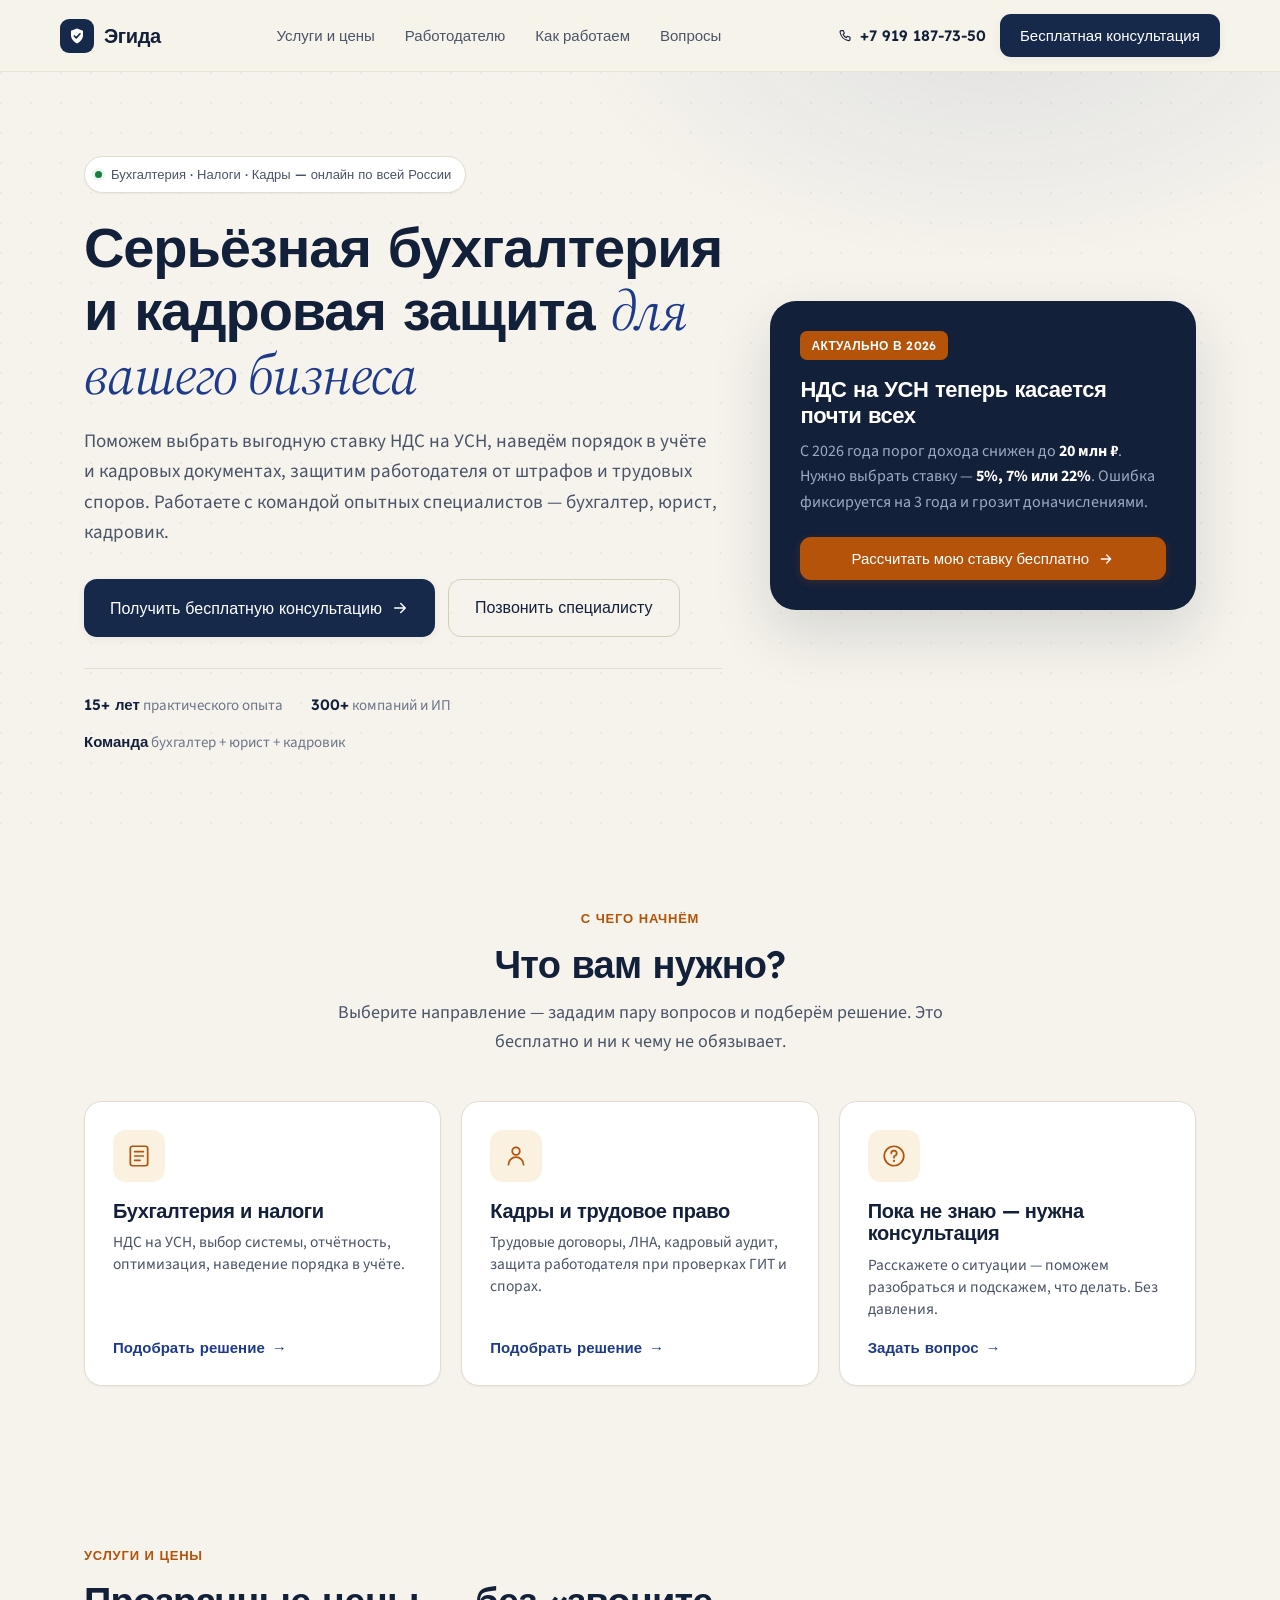
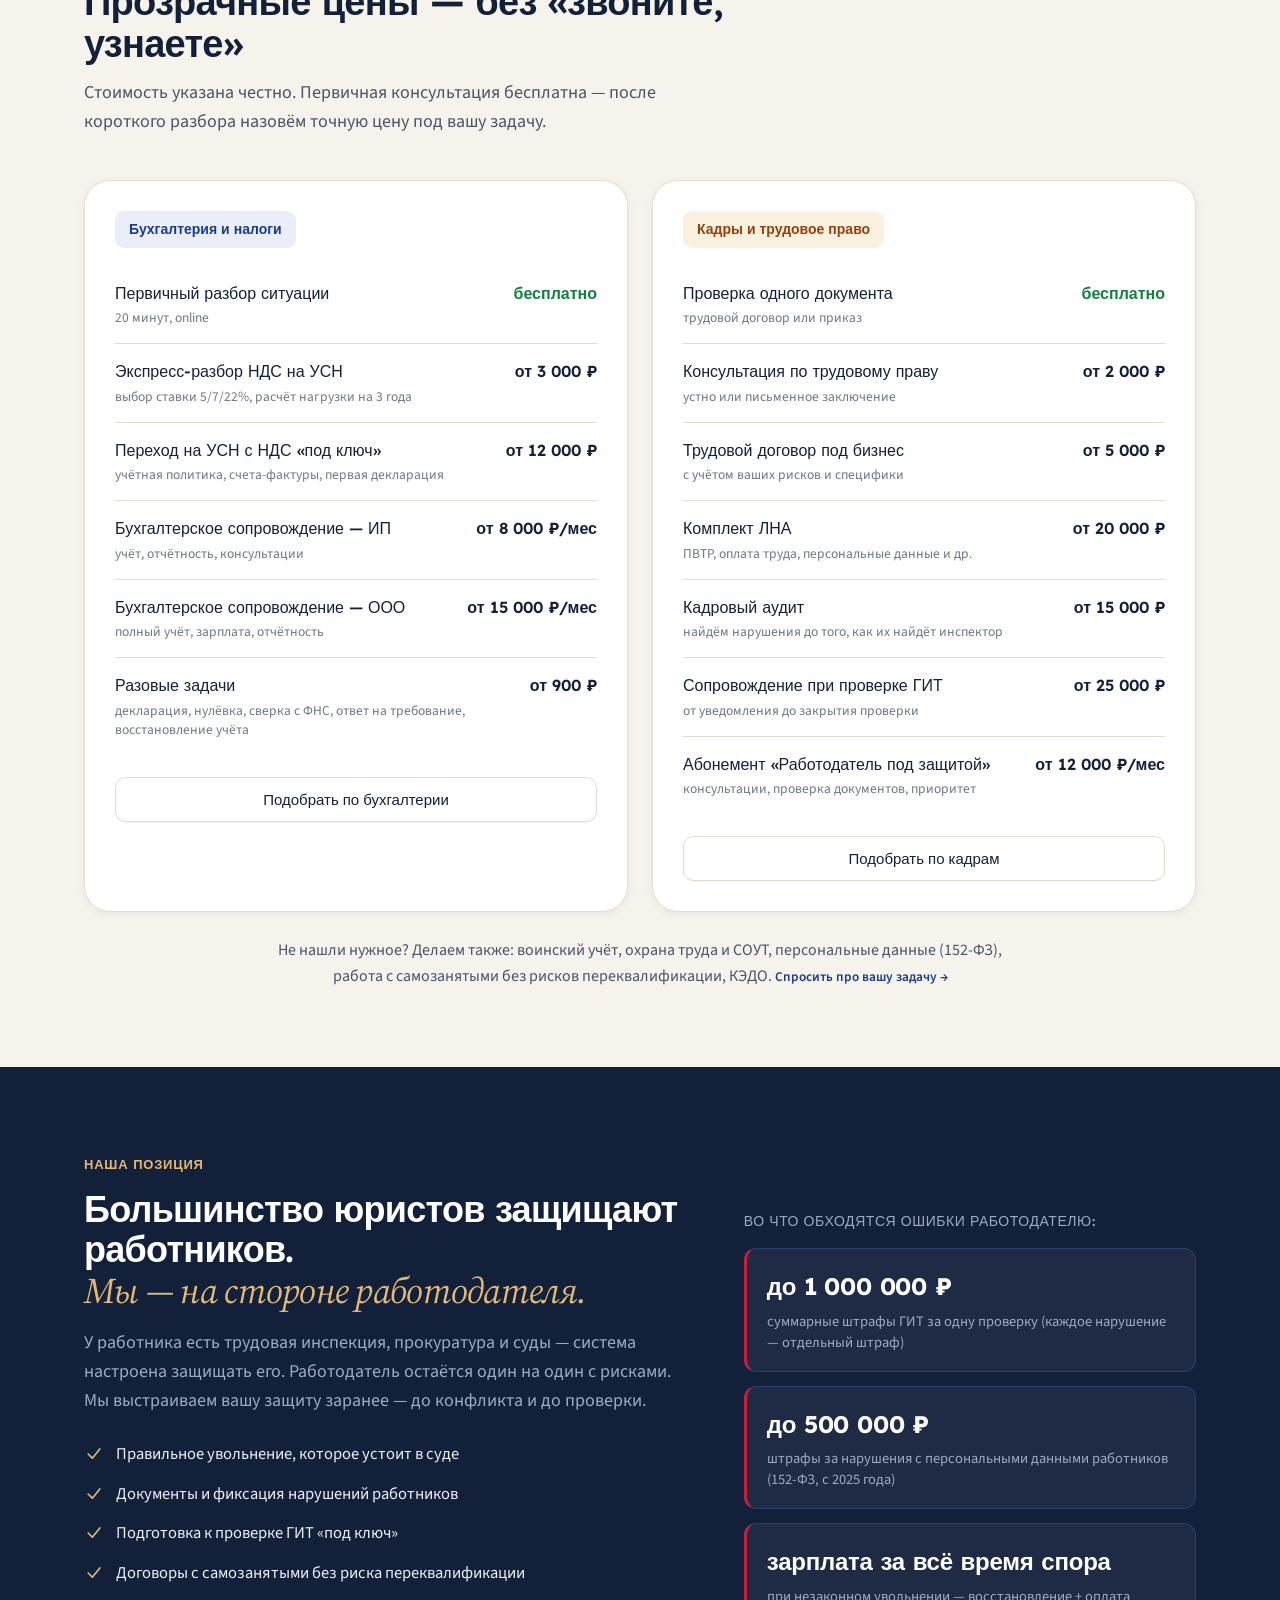
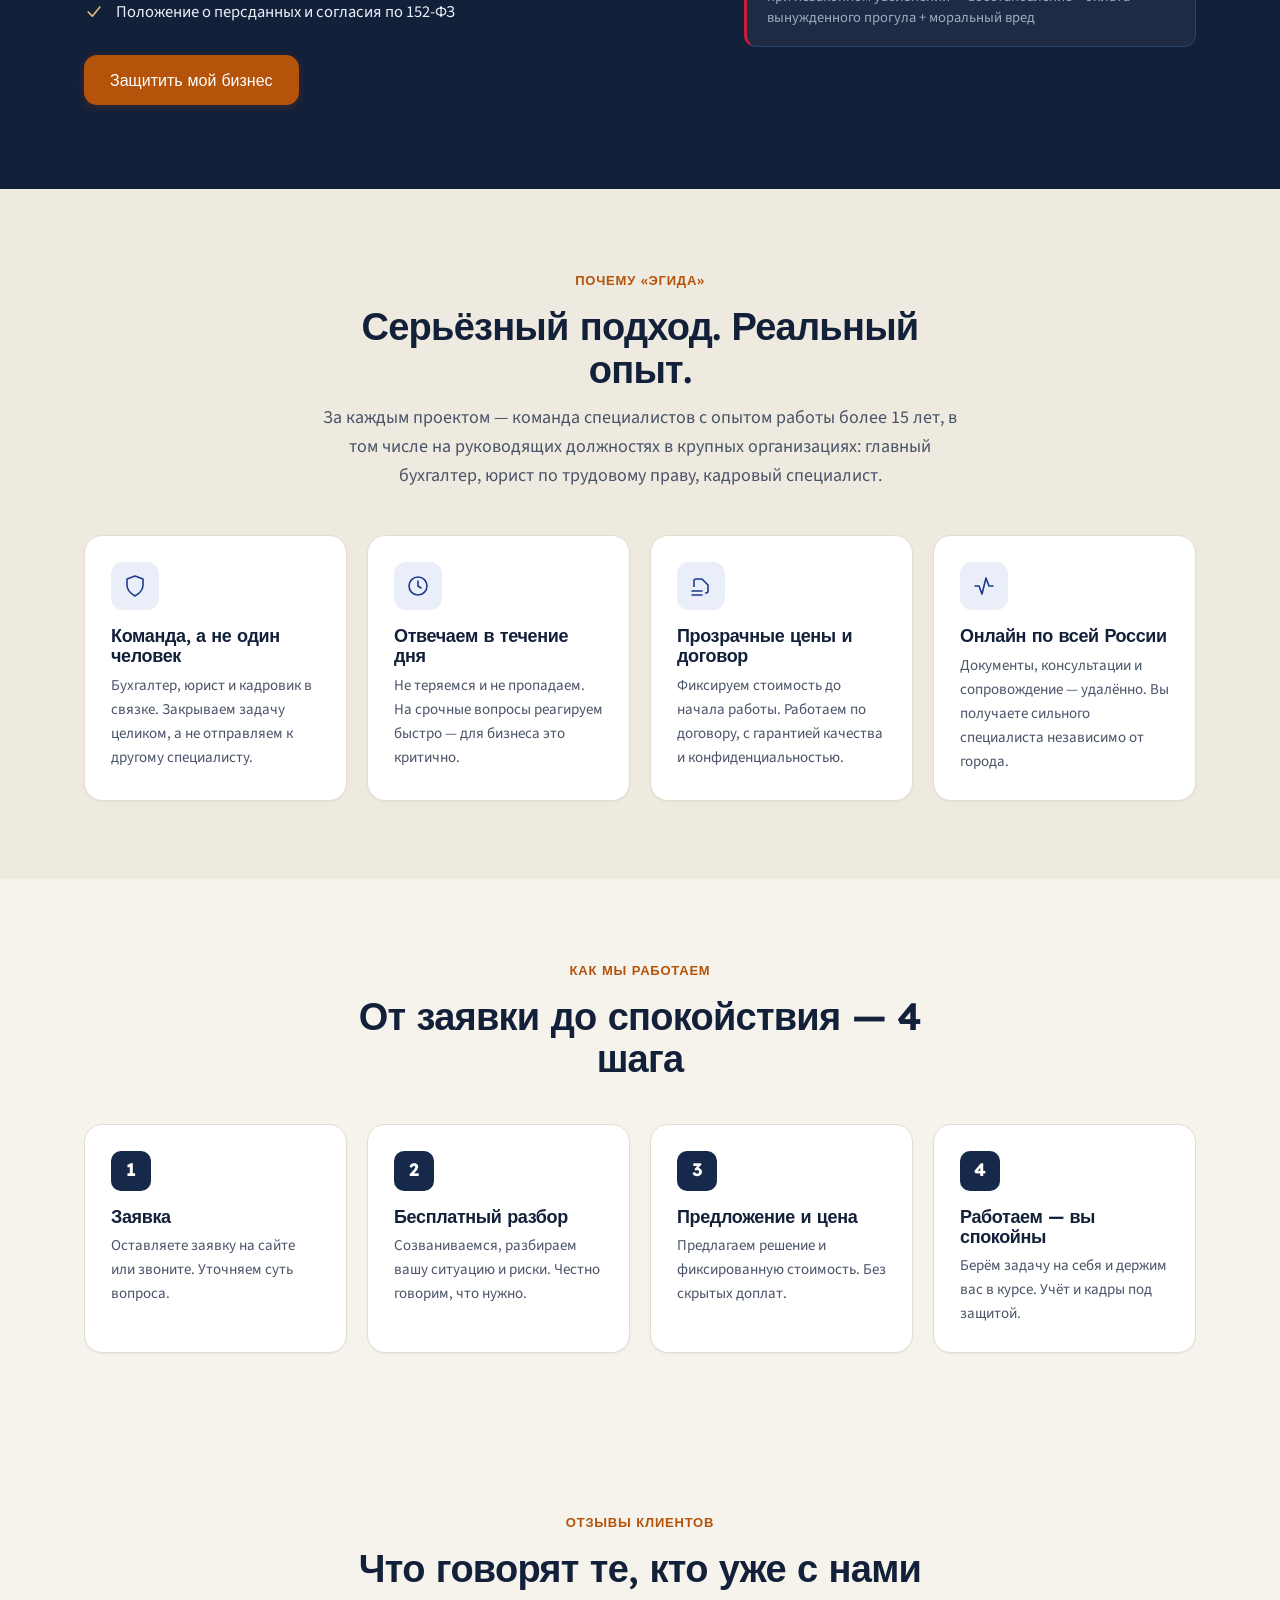
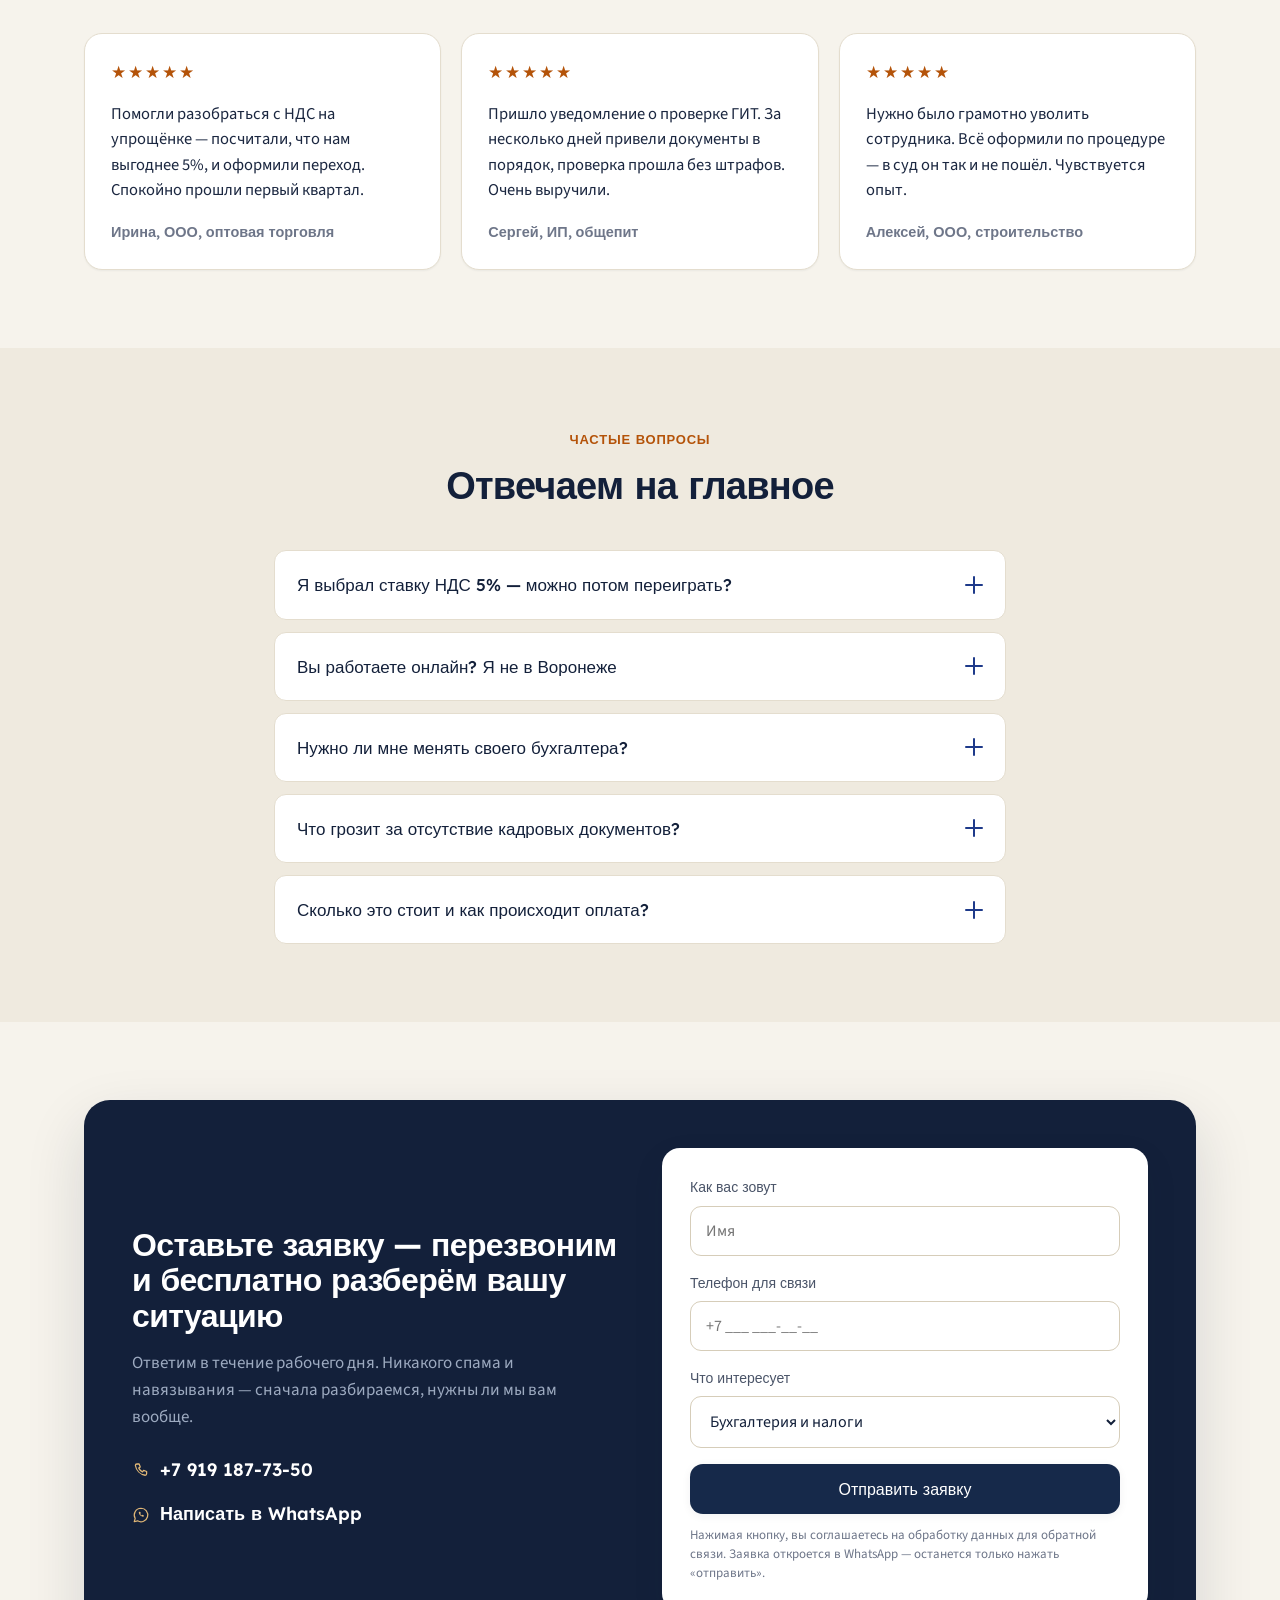
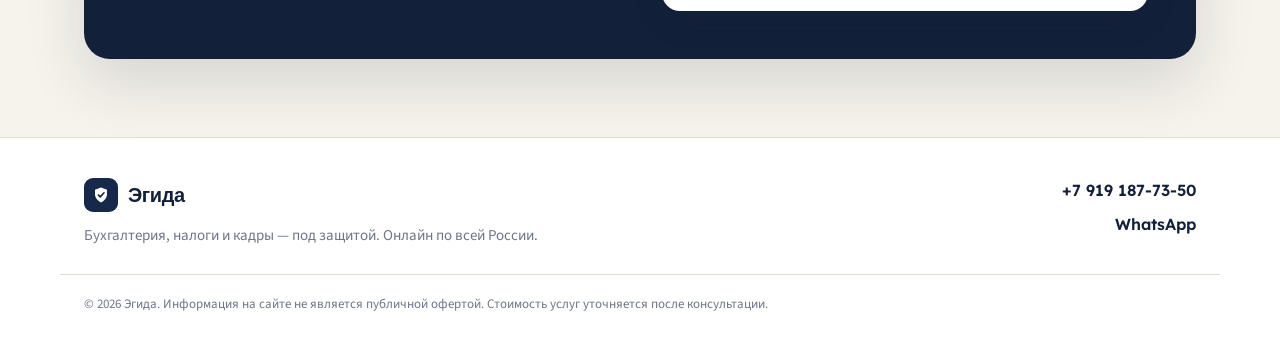
==== index.html @ 682dbfc9 "Эгида — лендинг консалтинга (бухгалтерия + кадры) + маркетинг-пакет Trust-лендинг с квизом под трафи" ====
<!DOCTYPE html>
<html lang="ru">
<head>
<meta charset="UTF-8">
<meta name="viewport" content="width=device-width, initial-scale=1">
<title>Эгида — бухгалтерия, налоги и кадры для бизнеса | Онлайн по всей России</title>
<meta name="description" content="Серьёзная бухгалтерия, налоговый и кадрово-юридический консалтинг для бизнеса. Поможем с НДС на УСН, наведём порядок в учёте и кадрах, защитим работодателя от штрафов и трудовых споров. Онлайн по всей России. Первичная консультация — бесплатно.">
<meta name="theme-color" content="#13203A">
<meta property="og:title" content="Эгида — бухгалтерия, налоги и кадры под защитой">
<meta property="og:description" content="Поможем выбрать ставку НДС на УСН, навести порядок в учёте и защитить работодателя от штрафов и исков. Первичная консультация бесплатно.">
<meta property="og:type" content="website">
<meta property="og:locale" content="ru_RU">
<meta property="og:image" content="assets/og-card.png">
<link rel="preconnect" href="https://fonts.googleapis.com">
<link rel="preconnect" href="https://fonts.gstatic.com" crossorigin>
<link href="https://fonts.googleapis.com/css2?family=Lexend:wght@400;500;600;700&family=Source+Sans+3:wght@400;500;600;700&family=Source+Serif+4:ital,opt@1,8..60&display=swap" rel="stylesheet">
<link rel="stylesheet" href="styles.css">
</head>
<body>

<!-- ========== NAV ========== -->
<header class="nav" id="top">
  <div class="container nav-inner">
    <a href="#top" class="logo" aria-label="Эгида — на главную">
      <span class="logo-mark" aria-hidden="true">
        <svg width="18" height="18" viewBox="0 0 24 24" fill="none"><path d="M12 2 4 5v6c0 5 3.5 8.5 8 11 4.5-2.5 8-6 8-11V5l-8-3Z" fill="currentColor"/><path d="m8.5 12 2.5 2.5L16 9" stroke="#13203A" stroke-width="2.2" stroke-linecap="round" stroke-linejoin="round"/></svg>
      </span>
      <span class="logo-text">Эгида</span>
    </a>
    <nav class="nav-links" aria-label="Основная навигация">
      <a href="#services">Услуги и цены</a>
      <a href="#employer">Работодателю</a>
      <a href="#process">Как работаем</a>
      <a href="#faq">Вопросы</a>
    </nav>
    <div class="nav-cta">
      <a href="tel:+79191877350" class="nav-phone" aria-label="Позвонить">
        <svg width="16" height="16" viewBox="0 0 24 24" fill="none" aria-hidden="true"><path d="M6.5 4h3l1.5 4-2 1.5a12 12 0 0 0 5 5l1.5-2 4 1.5v3a2 2 0 0 1-2 2A16 16 0 0 1 4.5 6a2 2 0 0 1 2-2Z" stroke="currentColor" stroke-width="1.7" stroke-linejoin="round"/></svg>
        <span>+7 919 187-73-50</span>
      </a>
      <button class="btn btn-primary" data-quiz="all">Бесплатная консультация</button>
    </div>
  </div>
</header>

<!-- ========== HERO ========== -->
<section class="hero">
  <div class="hero-bg" aria-hidden="true"></div>
  <div class="container hero-inner">
    <div class="hero-copy">
      <span class="eyebrow"><span class="dot"></span>Бухгалтерия · Налоги · Кадры — онлайн по всей России</span>
      <h1>Серьёзная бухгалтерия и&nbsp;кадровая защита <span class="hl">для вашего бизнеса</span></h1>
      <p class="hero-sub">Поможем выбрать выгодную ставку НДС на&nbsp;УСН, наведём порядок в&nbsp;учёте и&nbsp;кадровых документах, защитим работодателя от&nbsp;штрафов и&nbsp;трудовых споров. Работаете с&nbsp;командой опытных специалистов — бухгалтер, юрист, кадровик.</p>
      <div class="hero-actions">
        <button class="btn btn-primary btn-lg" data-quiz="all">Получить бесплатную консультацию
          <svg class="arr" width="18" height="18" viewBox="0 0 24 24" fill="none" aria-hidden="true"><path d="M5 12h14m-6-6 6 6-6 6" stroke="currentColor" stroke-width="2" stroke-linecap="round" stroke-linejoin="round"/></svg>
        </button>
        <a href="tel:+79191877350" class="btn btn-ghost btn-lg">Позвонить специалисту</a>
      </div>
      <ul class="hero-trust">
        <li><strong>15+ лет</strong> практического опыта</li>
        <li><strong>300+</strong> компаний и ИП</li>
        <li><strong>Команда</strong> бухгалтер + юрист + кадровик</li>
      </ul>
    </div>
    <aside class="hero-hot" aria-label="Актуальный вопрос">
      <span class="hot-tag">Актуально в 2026</span>
      <h2 class="hot-title">НДС на УСН теперь касается почти всех</h2>
      <p>С 2026 года порог дохода снижен до <strong>20 млн&nbsp;₽</strong>. Нужно выбрать ставку — <strong>5%, 7% или&nbsp;22%</strong>. Ошибка фиксируется на&nbsp;3&nbsp;года и&nbsp;грозит доначислениями.</p>
      <button class="btn btn-gold" data-quiz="buh">Рассчитать мою ставку бесплатно
        <svg class="arr" width="16" height="16" viewBox="0 0 24 24" fill="none" aria-hidden="true"><path d="M5 12h14m-6-6 6 6-6 6" stroke="currentColor" stroke-width="2" stroke-linecap="round" stroke-linejoin="round"/></svg>
      </button>
    </aside>
  </div>
</section>

<!-- ========== PATH SELECT ========== -->
<section class="paths" id="start">
  <div class="container">
    <div class="section-head center">
      <span class="kicker">С чего начнём</span>
      <h2>Что вам нужно?</h2>
      <p class="section-sub">Выберите направление — зададим пару вопросов и подберём решение. Это бесплатно и ни к&nbsp;чему не&nbsp;обязывает.</p>
    </div>
    <div class="path-grid">
      <button class="path-card" data-quiz="buh">
        <span class="path-ico" aria-hidden="true">
          <svg width="26" height="26" viewBox="0 0 24 24" fill="none"><rect x="4" y="3" width="16" height="18" rx="2" stroke="currentColor" stroke-width="1.6"/><path d="M8 8h8M8 12h8M8 16h5" stroke="currentColor" stroke-width="1.6" stroke-linecap="round"/></svg>
        </span>
        <h3>Бухгалтерия и налоги</h3>
        <p>НДС на УСН, выбор системы, отчётность, оптимизация, наведение порядка в учёте.</p>
        <span class="path-link">Подобрать решение <span class="arr">→</span></span>
      </button>
      <button class="path-card" data-quiz="kadry">
        <span class="path-ico" aria-hidden="true">
          <svg width="26" height="26" viewBox="0 0 24 24" fill="none"><path d="M12 11a3.5 3.5 0 1 0 0-7 3.5 3.5 0 0 0 0 7Z" stroke="currentColor" stroke-width="1.6"/><path d="M5 20a7 7 0 0 1 14 0" stroke="currentColor" stroke-width="1.6" stroke-linecap="round"/></svg>
        </span>
        <h3>Кадры и трудовое право</h3>
        <p>Трудовые договоры, ЛНА, кадровый аудит, защита работодателя при проверках ГИТ и спорах.</p>
        <span class="path-link">Подобрать решение <span class="arr">→</span></span>
      </button>
      <button class="path-card" data-quiz="all">
        <span class="path-ico" aria-hidden="true">
          <svg width="26" height="26" viewBox="0 0 24 24" fill="none"><path d="M12 21a9 9 0 1 0 0-18 9 9 0 0 0 0 18Z" stroke="currentColor" stroke-width="1.6"/><path d="M9.5 9.5a2.5 2.5 0 1 1 3.2 2.4c-.6.2-.7.6-.7 1.1v.5" stroke="currentColor" stroke-width="1.6" stroke-linecap="round"/><circle cx="12" cy="16.5" r="1" fill="currentColor"/></svg>
        </span>
        <h3>Пока не знаю — нужна консультация</h3>
        <p>Расскажете о ситуации — поможем разобраться и подскажем, что делать. Без давления.</p>
        <span class="path-link">Задать вопрос <span class="arr">→</span></span>
      </button>
    </div>
  </div>
</section>

<!-- ========== SERVICES + PRICES ========== -->
<section class="services" id="services">
  <div class="container">
    <div class="section-head">
      <span class="kicker">Услуги и цены</span>
      <h2>Прозрачные цены — без «звоните, узнаете»</h2>
      <p class="section-sub">Стоимость указана честно. Первичная консультация бесплатна — после короткого разбора назовём точную цену под вашу задачу.</p>
    </div>

    <div class="svc-cols">
      <!-- BUH -->
      <div class="svc-col">
        <div class="svc-col-head">
          <span class="svc-badge svc-badge-blue">Бухгалтерия и налоги</span>
        </div>
        <ul class="price-list">
          <li class="price-row free">
            <div><span class="price-name">Первичный разбор ситуации</span><span class="price-note">20 минут, online</span></div>
            <span class="price-val">бесплатно</span>
          </li>
          <li class="price-row">
            <div><span class="price-name">Экспресс-разбор НДС на УСН</span><span class="price-note">выбор ставки 5/7/22%, расчёт нагрузки на 3 года</span></div>
            <span class="price-val">от 3 000 ₽</span>
          </li>
          <li class="price-row">
            <div><span class="price-name">Переход на УСН с НДС «под ключ»</span><span class="price-note">учётная политика, счета-фактуры, первая декларация</span></div>
            <span class="price-val">от 12 000 ₽</span>
          </li>
          <li class="price-row">
            <div><span class="price-name">Бухгалтерское сопровождение — ИП</span><span class="price-note">учёт, отчётность, консультации</span></div>
            <span class="price-val">от 8 000 ₽/мес</span>
          </li>
          <li class="price-row">
            <div><span class="price-name">Бухгалтерское сопровождение — ООО</span><span class="price-note">полный учёт, зарплата, отчётность</span></div>
            <span class="price-val">от 15 000 ₽/мес</span>
          </li>
          <li class="price-row">
            <div><span class="price-name">Разовые задачи</span><span class="price-note">декларация, нулёвка, сверка с ФНС, ответ на требование, восстановление учёта</span></div>
            <span class="price-val">от 900 ₽</span>
          </li>
        </ul>
        <button class="btn btn-soft btn-block" data-quiz="buh">Подобрать по бухгалтерии</button>
      </div>

      <!-- KADRY -->
      <div class="svc-col">
        <div class="svc-col-head">
          <span class="svc-badge svc-badge-gold">Кадры и трудовое право</span>
        </div>
        <ul class="price-list">
          <li class="price-row free">
            <div><span class="price-name">Проверка одного документа</span><span class="price-note">трудовой договор или приказ</span></div>
            <span class="price-val">бесплатно</span>
          </li>
          <li class="price-row">
            <div><span class="price-name">Консультация по трудовому праву</span><span class="price-note">устно или письменное заключение</span></div>
            <span class="price-val">от 2 000 ₽</span>
          </li>
          <li class="price-row">
            <div><span class="price-name">Трудовой договор под бизнес</span><span class="price-note">с учётом ваших рисков и специфики</span></div>
            <span class="price-val">от 5 000 ₽</span>
          </li>
          <li class="price-row">
            <div><span class="price-name">Комплект ЛНА</span><span class="price-note">ПВТР, оплата труда, персональные данные и др.</span></div>
            <span class="price-val">от 20 000 ₽</span>
          </li>
          <li class="price-row">
            <div><span class="price-name">Кадровый аудит</span><span class="price-note">найдём нарушения до того, как их найдёт инспектор</span></div>
            <span class="price-val">от 15 000 ₽</span>
          </li>
          <li class="price-row">
            <div><span class="price-name">Сопровождение при проверке ГИТ</span><span class="price-note">от уведомления до закрытия проверки</span></div>
            <span class="price-val">от 25 000 ₽</span>
          </li>
          <li class="price-row">
            <div><span class="price-name">Абонемент «Работодатель под защитой»</span><span class="price-note">консультации, проверка документов, приоритет</span></div>
            <span class="price-val">от 12 000 ₽/мес</span>
          </li>
        </ul>
        <button class="btn btn-soft btn-block" data-quiz="kadry">Подобрать по кадрам</button>
      </div>
    </div>
    <p class="svc-foot">Не нашли нужное? Делаем также: воинский учёт, охрана труда и СОУТ, персональные данные (152-ФЗ), работа с самозанятыми без рисков переквалификации, КЭДО. <button class="linklike" data-quiz="all">Спросить про вашу задачу →</button></p>
  </div>
</section>

<!-- ========== EMPLOYER SIDE ========== -->
<section class="employer" id="employer">
  <div class="container employer-inner">
    <div class="employer-copy">
      <span class="kicker kicker-light">Наша позиция</span>
      <h2>Большинство юристов защищают работников.<br><span class="hl-gold">Мы — на стороне работодателя.</span></h2>
      <p>У работника есть трудовая инспекция, прокуратура и суды — система настроена защищать его. Работодатель остаётся один на один с рисками. Мы выстраиваем вашу защиту заранее — до конфликта и до проверки.</p>
      <ul class="emp-list">
        <li><svg width="20" height="20" viewBox="0 0 24 24" fill="none" aria-hidden="true"><path d="m5 12 5 5 9-11" stroke="currentColor" stroke-width="2" stroke-linecap="round" stroke-linejoin="round"/></svg>Правильное увольнение, которое устоит в суде</li>
        <li><svg width="20" height="20" viewBox="0 0 24 24" fill="none" aria-hidden="true"><path d="m5 12 5 5 9-11" stroke="currentColor" stroke-width="2" stroke-linecap="round" stroke-linejoin="round"/></svg>Документы и фиксация нарушений работников</li>
        <li><svg width="20" height="20" viewBox="0 0 24 24" fill="none" aria-hidden="true"><path d="m5 12 5 5 9-11" stroke="currentColor" stroke-width="2" stroke-linecap="round" stroke-linejoin="round"/></svg>Подготовка к проверке ГИТ «под ключ»</li>
        <li><svg width="20" height="20" viewBox="0 0 24 24" fill="none" aria-hidden="true"><path d="m5 12 5 5 9-11" stroke="currentColor" stroke-width="2" stroke-linecap="round" stroke-linejoin="round"/></svg>Договоры с самозанятыми без риска переквалификации</li>
        <li><svg width="20" height="20" viewBox="0 0 24 24" fill="none" aria-hidden="true"><path d="m5 12 5 5 9-11" stroke="currentColor" stroke-width="2" stroke-linecap="round" stroke-linejoin="round"/></svg>Положение о персданных и согласия по 152-ФЗ</li>
      </ul>
      <button class="btn btn-gold btn-lg" data-quiz="kadry">Защитить мой бизнес</button>
    </div>
    <div class="employer-risks">
      <p class="risks-cap">Во что обходятся ошибки работодателю:</p>
      <div class="risk-card">
        <span class="risk-num">до 1 000 000 ₽</span>
        <span class="risk-desc">суммарные штрафы ГИТ за одну проверку (каждое нарушение — отдельный штраф)</span>
      </div>
      <div class="risk-card">
        <span class="risk-num">до 500 000 ₽</span>
        <span class="risk-desc">штрафы за нарушения с персональными данными работников (152-ФЗ, с 2025 года)</span>
      </div>
      <div class="risk-card">
        <span class="risk-num">зарплата за всё время спора</span>
        <span class="risk-desc">при незаконном увольнении — восстановление + оплата вынужденного прогула + моральный вред</span>
      </div>
    </div>
  </div>
</section>

<!-- ========== WHY US ========== -->
<section class="why" id="about">
  <div class="container">
    <div class="section-head center">
      <span class="kicker">Почему «Эгида»</span>
      <h2>Серьёзный подход. Реальный опыт.</h2>
      <p class="section-sub">За каждым проектом — команда специалистов с опытом работы более 15 лет, в том числе на руководящих должностях в крупных организациях: главный бухгалтер, юрист по трудовому праву, кадровый специалист.</p>
    </div>
    <div class="why-grid">
      <div class="why-card">
        <span class="why-ico" aria-hidden="true"><svg width="24" height="24" viewBox="0 0 24 24" fill="none"><path d="M12 2 4 5v6c0 5 3.5 8.5 8 11 4.5-2.5 8-6 8-11V5l-8-3Z" stroke="currentColor" stroke-width="1.6" stroke-linejoin="round"/></svg></span>
        <h3>Команда, а не один человек</h3>
        <p>Бухгалтер, юрист и кадровик в связке. Закрываем задачу целиком, а не отправляем к другому специалисту.</p>
      </div>
      <div class="why-card">
        <span class="why-ico" aria-hidden="true"><svg width="24" height="24" viewBox="0 0 24 24" fill="none"><circle cx="12" cy="12" r="9" stroke="currentColor" stroke-width="1.6"/><path d="M12 7v5l3 2" stroke="currentColor" stroke-width="1.6" stroke-linecap="round" stroke-linejoin="round"/></svg></span>
        <h3>Отвечаем в течение дня</h3>
        <p>Не теряемся и не пропадаем. На срочные вопросы реагируем быстро — для бизнеса это критично.</p>
      </div>
      <div class="why-card">
        <span class="why-ico" aria-hidden="true"><svg width="24" height="24" viewBox="0 0 24 24" fill="none"><path d="M5 13V7a2 2 0 0 1 2-2h6l6 6v6a2 2 0 0 1-2 2h-1" stroke="currentColor" stroke-width="1.6" stroke-linejoin="round"/><path d="M3 17h10M3 21h10" stroke="currentColor" stroke-width="1.6" stroke-linecap="round"/></svg></span>
        <h3>Прозрачные цены и договор</h3>
        <p>Фиксируем стоимость до начала работы. Работаем по договору, с гарантией качества и конфиденциальностью.</p>
      </div>
      <div class="why-card">
        <span class="why-ico" aria-hidden="true"><svg width="24" height="24" viewBox="0 0 24 24" fill="none"><path d="M3 12h4l3 8 4-16 3 8h4" stroke="currentColor" stroke-width="1.6" stroke-linecap="round" stroke-linejoin="round"/></svg></span>
        <h3>Онлайн по всей России</h3>
        <p>Документы, консультации и сопровождение — удалённо. Вы получаете сильного специалиста независимо от города.</p>
      </div>
    </div>
  </div>
</section>

<!-- ========== PROCESS ========== -->
<section class="process" id="process">
  <div class="container">
    <div class="section-head center">
      <span class="kicker">Как мы работаем</span>
      <h2>От заявки до спокойствия — 4 шага</h2>
    </div>
    <ol class="steps">
      <li class="step">
        <span class="step-num">1</span>
        <h3>Заявка</h3>
        <p>Оставляете заявку на сайте или звоните. Уточняем суть вопроса.</p>
      </li>
      <li class="step">
        <span class="step-num">2</span>
        <h3>Бесплатный разбор</h3>
        <p>Созваниваемся, разбираем вашу ситуацию и риски. Честно говорим, что нужно.</p>
      </li>
      <li class="step">
        <span class="step-num">3</span>
        <h3>Предложение и цена</h3>
        <p>Предлагаем решение и фиксированную стоимость. Без скрытых доплат.</p>
      </li>
      <li class="step">
        <span class="step-num">4</span>
        <h3>Работаем — вы спокойны</h3>
        <p>Берём задачу на себя и держим вас в курсе. Учёт и кадры под защитой.</p>
      </li>
    </ol>
  </div>
</section>

<!-- ========== TESTIMONIALS (ЗАГЛУШКИ — заменить на реальные отзывы) ========== -->
<section class="reviews">
  <div class="container">
    <div class="section-head center">
      <span class="kicker">Отзывы клиентов</span>
      <h2>Что говорят те, кто уже с нами</h2>
    </div>
    <div class="review-grid">
      <!-- TODO: заменить на реальные отзывы клиентов -->
      <figure class="review-card">
        <div class="stars" aria-label="5 из 5">★★★★★</div>
        <blockquote>Помогли разобраться с НДС на упрощёнке — посчитали, что нам выгоднее 5%, и оформили переход. Спокойно прошли первый квартал.</blockquote>
        <figcaption>Ирина, ООО, оптовая торговля</figcaption>
      </figure>
      <figure class="review-card">
        <div class="stars" aria-label="5 из 5">★★★★★</div>
        <blockquote>Пришло уведомление о проверке ГИТ. За несколько дней привели документы в порядок, проверка прошла без штрафов. Очень выручили.</blockquote>
        <figcaption>Сергей, ИП, общепит</figcaption>
      </figure>
      <figure class="review-card">
        <div class="stars" aria-label="5 из 5">★★★★★</div>
        <blockquote>Нужно было грамотно уволить сотрудника. Всё оформили по процедуре — в суд он так и не пошёл. Чувствуется опыт.</blockquote>
        <figcaption>Алексей, ООО, строительство</figcaption>
      </figure>
    </div>
  </div>
</section>

<!-- ========== FAQ ========== -->
<section class="faq" id="faq">
  <div class="container-narrow">
    <div class="section-head center">
      <span class="kicker">Частые вопросы</span>
      <h2>Отвечаем на главное</h2>
    </div>
    <div class="faq-list">
      <details class="faq-item">
        <summary>Я выбрал ставку НДС 5% — можно потом переиграть?<span class="faq-plus" aria-hidden="true"></span></summary>
        <div class="faq-body"><p>Нет. Выбрав пониженную ставку (5% или 7%), вы обязаны применять её минимум 3 года (12 кварталов). Поэтому так важно посчитать заранее — мы поможем выбрать вариант, который реально выгоден именно вашему бизнесу.</p></div>
      </details>
      <details class="faq-item">
        <summary>Вы работаете онлайн? Я не в Воронеже<span class="faq-plus" aria-hidden="true"></span></summary>
        <div class="faq-body"><p>Да, мы работаем со всей Россией удалённо: консультации по видеосвязи и телефону, документы и сопровождение — онлайн. Город не имеет значения.</p></div>
      </details>
      <details class="faq-item">
        <summary>Нужно ли мне менять своего бухгалтера?<span class="faq-plus" aria-hidden="true"></span></summary>
        <div class="faq-body"><p>Не обязательно. Мы можем дать разовую консультацию, проверить учёт или документы и работать вместе с вашим бухгалтером. Полное сопровождение берём, только если вам так удобнее.</p></div>
      </details>
      <details class="faq-item">
        <summary>Что грозит за отсутствие кадровых документов?<span class="faq-plus" aria-hidden="true"></span></summary>
        <div class="faq-body"><p>Штрафы ГИТ по каждому нарушению отдельно — для компаний это десятки и сотни тысяч рублей, суммарно за проверку легко выходит более 1 млн ₽. Кадровый аудит позволяет найти и закрыть проблемы заранее.</p></div>
      </details>
      <details class="faq-item">
        <summary>Сколько это стоит и как происходит оплата?<span class="faq-plus" aria-hidden="true"></span></summary>
        <div class="faq-body"><p>Первичная консультация — бесплатно. Дальше — по прозрачному прайсу (см. раздел «Услуги и цены»), точную сумму называем после разбора. Работаем по договору, оплата удобным способом.</p></div>
      </details>
    </div>
  </div>
</section>

<!-- ========== FINAL CTA / CONTACTS ========== -->
<section class="cta" id="contacts">
  <div class="container">
    <div class="cta-box">
      <div class="cta-copy">
        <h2>Оставьте заявку — перезвоним и&nbsp;бесплатно разберём вашу ситуацию</h2>
        <p>Ответим в течение рабочего дня. Никакого спама и навязывания — сначала разбираемся, нужны ли мы вам вообще.</p>
        <ul class="cta-contacts">
          <li><a href="tel:+79191877350"><svg width="18" height="18" viewBox="0 0 24 24" fill="none" aria-hidden="true"><path d="M6.5 4h3l1.5 4-2 1.5a12 12 0 0 0 5 5l1.5-2 4 1.5v3a2 2 0 0 1-2 2A16 16 0 0 1 4.5 6a2 2 0 0 1 2-2Z" stroke="currentColor" stroke-width="1.7" stroke-linejoin="round"/></svg>+7 919 187-73-50</a></li>
          <li><a href="https://wa.me/79191877350" target="_blank" rel="noopener"><svg width="18" height="18" viewBox="0 0 24 24" fill="none" aria-hidden="true"><path d="M12 3a9 9 0 0 0-7.7 13.6L3 21l4.5-1.2A9 9 0 1 0 12 3Z" stroke="currentColor" stroke-width="1.6" stroke-linejoin="round"/><path d="M9 8.5c.3 2 1.3 3.6 3 4.8 1.2.8 2.3 1 3 1 .6 0 1-.6.8-1.2l-.3-.9-1.8-.5-.8.8a5 5 0 0 1-2-2l.8-.8-.5-1.8-.9-.3c-.6-.2-1.2.2-1.2.8Z" fill="currentColor"/></svg>Написать в WhatsApp</a></li>
        </ul>
      </div>
      <form class="cta-form" id="leadForm" novalidate>
        <div class="field">
          <label for="lf-name">Как вас зовут</label>
          <input type="text" id="lf-name" name="name" autocomplete="name" placeholder="Имя" required>
        </div>
        <div class="field">
          <label for="lf-phone">Телефон для связи</label>
          <input type="tel" id="lf-phone" name="phone" autocomplete="tel" inputmode="tel" placeholder="+7 ___ ___-__-__" required>
        </div>
        <div class="field">
          <label for="lf-topic">Что интересует</label>
          <select id="lf-topic" name="topic">
            <option value="Бухгалтерия и налоги">Бухгалтерия и налоги</option>
            <option value="Кадры и трудовое право">Кадры и трудовое право</option>
            <option value="НДС на УСН — выбор ставки">НДС на УСН — выбор ставки</option>
            <option value="Пока не знаю, нужна консультация">Пока не знаю, нужна консультация</option>
          </select>
        </div>
        <button type="submit" class="btn btn-primary btn-lg btn-block">Отправить заявку</button>
        <p class="form-fine">Нажимая кнопку, вы соглашаетесь на обработку данных для обратной связи. Заявка откроется в WhatsApp — останется только нажать «отправить».</p>
      </form>
    </div>
  </div>
</section>

<!-- ========== FOOTER ========== -->
<footer class="footer">
  <div class="container footer-inner">
    <div class="footer-brand">
      <span class="logo">
        <span class="logo-mark" aria-hidden="true"><svg width="18" height="18" viewBox="0 0 24 24" fill="none"><path d="M12 2 4 5v6c0 5 3.5 8.5 8 11 4.5-2.5 8-6 8-11V5l-8-3Z" fill="currentColor"/><path d="m8.5 12 2.5 2.5L16 9" stroke="#13203A" stroke-width="2.2" stroke-linecap="round" stroke-linejoin="round"/></svg></span>
        <span class="logo-text">Эгида</span>
      </span>
      <p>Бухгалтерия, налоги и кадры — под защитой. Онлайн по всей России.</p>
    </div>
    <div class="footer-contacts">
      <a href="tel:+79191877350">+7 919 187-73-50</a>
      <a href="https://wa.me/79191877350" target="_blank" rel="noopener">WhatsApp</a>
    </div>
  </div>
  <div class="container footer-fine">
    <p>© 2026 Эгида. Информация на сайте не является публичной офертой. Стоимость услуг уточняется после консультации.</p>
  </div>
</footer>

<!-- ========== QUIZ MODAL ========== -->
<div class="quiz-overlay" id="quiz" hidden>
  <div class="quiz-modal" role="dialog" aria-modal="true" aria-labelledby="quizTitle">
    <button class="quiz-close" id="quizClose" aria-label="Закрыть">
      <svg width="20" height="20" viewBox="0 0 24 24" fill="none"><path d="m6 6 12 12M18 6 6 18" stroke="currentColor" stroke-width="2" stroke-linecap="round"/></svg>
    </button>
    <div class="quiz-progress"><span class="quiz-progress-bar" id="quizBar"></span></div>
    <div class="quiz-inner" id="quizInner">
      <!-- steps injected by JS -->
    </div>
  </div>
</div>

<script src="script.js"></script>
</body>
</html>
---- styles.css ----
/* ============================================================
   ЭГИДА — design system
   Style: Trust & Authority · navy + warm paper + brass gold
   ============================================================ */
:root{
  /* surfaces */
  --bg:#F6F3EC;
  --bg-card:#FFFFFF;
  --bg-soft:#EFEADF;
  --bg-navy:#13203A;
  /* ink / text */
  --ink:#13203A;
  --text:#1B2740;
  --text-2:#4A5468;
  --text-muted:#6E7689;
  --on-navy:#EAF0F7;
  --on-navy-mut:#9DAAC0;
  /* brand */
  --navy:#1E3A8A;
  --navy-deep:#16294A;
  --gold:#B45309;
  --gold-2:#92400E;
  --gold-soft:#FBF1E0;
  --rose:#C81E3A;
  --rose-soft:#FBECEE;
  --green:#15803D;
  --green-soft:#EAF6EE;
  /* lines */
  --border:#E4DDCE;
  --border-2:#D6CDB9;
  --border-navy:#27406e;
  /* shadow */
  --sh-xs:0 1px 2px rgba(19,32,58,.05);
  --sh-sm:0 2px 10px rgba(19,32,58,.06);
  --sh-md:0 12px 32px rgba(19,32,58,.09);
  --sh-lg:0 24px 60px rgba(19,32,58,.14);
  /* radius */
  --r-sm:8px; --r-md:12px; --r-lg:18px; --r-xl:26px;
  /* type */
  --f-head:'Lexend',-apple-system,Segoe UI,sans-serif;
  --f-body:'Source Sans 3',-apple-system,Segoe UI,sans-serif;
  --f-serif:'Source Serif 4',Georgia,serif;
}

*{box-sizing:border-box;margin:0;padding:0}
html{scroll-behavior:smooth;-webkit-text-size-adjust:100%}
body{
  font-family:var(--f-body);
  background:var(--bg);
  color:var(--text);
  line-height:1.6;
  font-size:17px;
  -webkit-font-smoothing:antialiased;
  -moz-osx-font-smoothing:grayscale;
  overflow-x:hidden;
}
a{color:inherit;text-decoration:none}
button{font-family:inherit;cursor:pointer;border:none;background:none;color:inherit}
img,svg{display:block;max-width:100%}
h1,h2,h3{font-family:var(--f-head);font-weight:600;line-height:1.12;letter-spacing:-.02em;color:var(--ink)}
::selection{background:var(--navy);color:#fff}

.container{max-width:1160px;margin:0 auto;padding:0 24px}
.container-narrow{max-width:780px;margin:0 auto;padding:0 24px}

/* ---------- buttons ---------- */
.btn{
  display:inline-flex;align-items:center;justify-content:center;gap:9px;
  padding:12px 20px;border-radius:11px;
  font-family:var(--f-head);font-weight:500;font-size:15px;
  transition:transform .18s ease,background .18s ease,box-shadow .18s ease,border-color .18s ease,color .18s ease;
  white-space:nowrap;will-change:transform;
}
.btn-lg{padding:15px 26px;font-size:16px;border-radius:13px}
.btn-block{display:flex;width:100%}
.btn-primary{background:var(--navy-deep);color:#fff;box-shadow:var(--sh-sm)}
.btn-primary:hover{background:var(--navy);transform:translateY(-2px);box-shadow:var(--sh-md)}
.btn-gold{background:var(--gold);color:#fff;box-shadow:0 2px 10px rgba(180,83,9,.22)}
.btn-gold:hover{background:var(--gold-2);transform:translateY(-2px);box-shadow:0 10px 26px rgba(180,83,9,.28)}
.btn-ghost{background:transparent;color:var(--ink);border:1.5px solid var(--border-2)}
.btn-ghost:hover{border-color:var(--ink);background:rgba(255,255,255,.6)}
.btn-soft{background:var(--bg-card);color:var(--ink);border:1.5px solid var(--border);box-shadow:var(--sh-xs)}
.btn-soft:hover{border-color:var(--navy);color:var(--navy)}
.btn .arr{transition:transform .18s ease}
.btn:hover .arr{transform:translateX(3px)}
.linklike{color:var(--navy);font-weight:600;border-bottom:1.5px solid transparent;transition:border-color .15s}
.linklike:hover{border-color:var(--navy)}

/* ---------- nav ---------- */
.nav{position:sticky;top:0;z-index:60;background:rgba(246,243,236,.82);backdrop-filter:saturate(180%) blur(14px);-webkit-backdrop-filter:saturate(180%) blur(14px);border-bottom:1px solid rgba(228,221,206,.7)}
.nav-inner{display:flex;align-items:center;justify-content:space-between;gap:24px;padding:14px 0}
.logo{display:flex;align-items:center;gap:10px;font-family:var(--f-head);font-weight:700;font-size:20px;letter-spacing:-.02em;color:var(--ink)}
.logo-mark{width:34px;height:34px;border-radius:9px;background:var(--navy-deep);color:var(--gold);display:grid;place-items:center;flex:none}
.logo-mark svg{color:#fff}
.logo-mark svg path:last-child{stroke:var(--navy-deep)}
.nav-links{display:flex;align-items:center;gap:30px}
.nav-links a{font-family:var(--f-head);font-size:15px;font-weight:500;color:var(--text-2);transition:color .15s}
.nav-links a:hover{color:var(--ink)}
.nav-cta{display:flex;align-items:center;gap:14px}
.nav-phone{display:flex;align-items:center;gap:7px;font-family:var(--f-head);font-weight:600;font-size:15px;color:var(--ink);transition:color .15s}
.nav-phone:hover{color:var(--navy)}
@media (max-width:900px){.nav-links{display:none}.nav-phone span{display:none}}

/* ---------- hero ---------- */
.hero{position:relative;padding:84px 0 72px;overflow:hidden}
.hero-bg{position:absolute;inset:0;z-index:0;background:
  radial-gradient(720px 420px at 78% -8%, rgba(30,58,138,.10), transparent 60%),
  radial-gradient(circle at 1px 1px, rgba(19,32,58,.05) 1px, transparent 0);
  background-size:auto, 30px 30px;}
.hero-inner{position:relative;z-index:1;display:grid;grid-template-columns:1.35fr .9fr;gap:48px;align-items:center}
.eyebrow{display:inline-flex;align-items:center;gap:9px;padding:7px 14px 7px 10px;background:var(--bg-card);border:1px solid var(--border);border-radius:999px;font-family:var(--f-head);font-size:13px;font-weight:500;color:var(--text-2);box-shadow:var(--sh-xs)}
.eyebrow .dot{width:7px;height:7px;border-radius:50%;background:var(--green);box-shadow:0 0 0 3px var(--green-soft)}
.hero h1{font-size:clamp(34px,5vw,56px);font-weight:700;margin:22px 0 0}
.hero h1 .hl{font-family:var(--f-serif);font-style:italic;font-weight:400;color:var(--navy)}
.hero-sub{font-size:clamp(17px,2vw,19px);color:var(--text-2);margin:20px 0 0;max-width:36em}
.hero-actions{display:flex;flex-wrap:wrap;gap:13px;margin:30px 0 0}
.hero-trust{list-style:none;display:flex;flex-wrap:wrap;gap:12px 28px;margin:32px 0 0;padding-top:24px;border-top:1px solid var(--border)}
.hero-trust li{font-size:15px;color:var(--text-muted)}
.hero-trust strong{color:var(--ink);font-family:var(--f-head);font-weight:600}

.hero-hot{position:relative;z-index:1;background:var(--bg-navy);color:var(--on-navy);border-radius:var(--r-xl);padding:30px;box-shadow:var(--sh-lg)}
.hero-hot .hot-tag{display:inline-block;background:var(--gold);color:#fff;font-family:var(--f-head);font-size:12px;font-weight:600;letter-spacing:.03em;text-transform:uppercase;padding:5px 11px;border-radius:7px}
.hot-title{color:#fff;font-size:22px;margin:16px 0 10px;line-height:1.2}
.hero-hot p{font-size:16px;color:var(--on-navy-mut);margin-bottom:22px}
.hero-hot strong{color:#fff}
.hero-hot .btn-gold{width:100%}

/* ---------- section heads ---------- */
section{position:relative}
.paths,.services,.why,.process,.reviews,.faq,.cta{padding:78px 0}
.employer{padding:84px 0}
.section-head{max-width:640px;margin-bottom:44px}
.section-head.center{margin-left:auto;margin-right:auto;text-align:center}
.kicker{display:inline-block;font-family:var(--f-head);font-size:13px;font-weight:600;letter-spacing:.06em;text-transform:uppercase;color:var(--gold);margin-bottom:14px}
.kicker-light{color:#E2B877}
.section-head h2{font-size:clamp(27px,3.4vw,38px)}
.section-sub{font-size:18px;color:var(--text-2);margin-top:14px}

/* ---------- path cards ---------- */
.path-grid{display:grid;grid-template-columns:repeat(3,1fr);gap:20px}
.path-card{text-align:left;background:var(--bg-card);border:1px solid var(--border);border-radius:var(--r-lg);padding:28px;box-shadow:var(--sh-xs);transition:transform .2s ease,box-shadow .2s ease,border-color .2s ease;display:flex;flex-direction:column}
.path-card:hover{transform:translateY(-4px);box-shadow:var(--sh-md);border-color:var(--border-2)}
.path-ico{width:52px;height:52px;border-radius:13px;background:var(--gold-soft);color:var(--gold);display:grid;place-items:center;margin-bottom:18px}
.path-card h3{font-size:20px;margin-bottom:9px}
.path-card p{font-size:15.5px;color:var(--text-2);flex:1}
.path-link{display:inline-flex;align-items:center;gap:7px;margin-top:18px;font-family:var(--f-head);font-weight:600;font-size:15px;color:var(--navy)}
.path-link .arr{transition:transform .18s ease}
.path-card:hover .path-link .arr{transform:translateX(4px)}

/* ---------- services / prices ---------- */
.svc-cols{display:grid;grid-template-columns:1fr 1fr;gap:24px}
.svc-col{background:var(--bg-card);border:1px solid var(--border);border-radius:var(--r-xl);padding:30px;box-shadow:var(--sh-sm)}
.svc-col-head{margin-bottom:8px}
.svc-badge{display:inline-block;font-family:var(--f-head);font-weight:600;font-size:14px;padding:7px 14px;border-radius:9px}
.svc-badge-blue{background:#E9EEF8;color:var(--navy)}
.svc-badge-gold{background:var(--gold-soft);color:var(--gold-2)}
.price-list{list-style:none;margin:18px 0 22px}
.price-row{display:flex;justify-content:space-between;align-items:baseline;gap:18px;padding:15px 0;border-bottom:1px solid var(--border)}
.price-row:last-child{border-bottom:none}
.price-name{display:block;font-family:var(--f-head);font-weight:500;font-size:16px;color:var(--ink)}
.price-note{display:block;font-size:13.5px;color:var(--text-muted);margin-top:3px;line-height:1.4}
.price-val{flex:none;font-family:var(--f-head);font-weight:600;font-size:16px;color:var(--ink);white-space:nowrap}
.price-row.free .price-val{color:var(--green)}
.svc-foot{text-align:center;margin-top:26px;font-size:16px;color:var(--text-2);max-width:760px;margin-left:auto;margin-right:auto}

/* ---------- employer ---------- */
.employer{background:var(--bg-navy);color:var(--on-navy)}
.employer-inner{display:grid;grid-template-columns:1.15fr .85fr;gap:48px;align-items:center}
.employer h2{color:#fff;font-size:clamp(26px,3.2vw,36px)}
.employer h2 .hl-gold{color:#E2B877;font-family:var(--f-serif);font-style:italic;font-weight:400}
.employer-copy>p{color:var(--on-navy-mut);font-size:18px;margin:18px 0 26px}
.emp-list{list-style:none;display:flex;flex-direction:column;gap:13px;margin-bottom:30px}
.emp-list li{display:flex;align-items:flex-start;gap:12px;font-size:16.5px;color:var(--on-navy)}
.emp-list svg{flex:none;margin-top:3px;color:#E2B877}
.employer-risks{display:flex;flex-direction:column;gap:14px}
.risks-cap{font-family:var(--f-head);font-size:14px;font-weight:500;color:var(--on-navy-mut);text-transform:uppercase;letter-spacing:.04em;margin-bottom:2px}
.risk-card{background:rgba(255,255,255,.05);border:1px solid var(--border-navy);border-left:3px solid var(--rose);border-radius:var(--r-md);padding:18px 20px}
.risk-num{display:block;font-family:var(--f-head);font-weight:700;font-size:24px;color:#fff;letter-spacing:-.01em}
.risk-desc{display:block;font-size:14.5px;color:var(--on-navy-mut);margin-top:5px;line-height:1.45}

/* ---------- why ---------- */
.why{background:var(--bg-soft)}
.why-grid{display:grid;grid-template-columns:repeat(4,1fr);gap:20px}
.why-card{background:var(--bg-card);border:1px solid var(--border);border-radius:var(--r-lg);padding:26px;box-shadow:var(--sh-xs)}
.why-ico{width:48px;height:48px;border-radius:12px;background:#E9EEF8;color:var(--navy);display:grid;place-items:center;margin-bottom:16px}
.why-card h3{font-size:18px;margin-bottom:8px}
.why-card p{font-size:15px;color:var(--text-2)}

/* ---------- process ---------- */
.steps{list-style:none;display:grid;grid-template-columns:repeat(4,1fr);gap:20px;counter-reset:s}
.step{position:relative;background:var(--bg-card);border:1px solid var(--border);border-radius:var(--r-lg);padding:26px;box-shadow:var(--sh-xs)}
.step-num{display:grid;place-items:center;width:40px;height:40px;border-radius:10px;background:var(--navy-deep);color:#fff;font-family:var(--f-head);font-weight:700;font-size:18px;margin-bottom:16px}
.step h3{font-size:18px;margin-bottom:7px}
.step p{font-size:15px;color:var(--text-2)}

/* ---------- reviews ---------- */
.review-grid{display:grid;grid-template-columns:repeat(3,1fr);gap:20px}
.review-card{background:var(--bg-card);border:1px solid var(--border);border-radius:var(--r-lg);padding:26px;box-shadow:var(--sh-xs)}
.stars{color:var(--gold);font-size:17px;letter-spacing:2px;margin-bottom:14px}
.review-card blockquote{font-size:16.5px;color:var(--text);line-height:1.55;margin-bottom:16px}
.review-card figcaption{font-family:var(--f-head);font-weight:600;font-size:14.5px;color:var(--text-muted)}

/* ---------- faq ---------- */
.faq{background:var(--bg-soft)}
.faq-list{display:flex;flex-direction:column;gap:12px}
.faq-item{background:var(--bg-card);border:1px solid var(--border);border-radius:var(--r-md);overflow:hidden}
.faq-item summary{list-style:none;cursor:pointer;display:flex;align-items:center;justify-content:space-between;gap:16px;padding:20px 22px;font-family:var(--f-head);font-weight:500;font-size:17px;color:var(--ink)}
.faq-item summary::-webkit-details-marker{display:none}
.faq-plus{position:relative;flex:none;width:18px;height:18px}
.faq-plus::before,.faq-plus::after{content:'';position:absolute;background:var(--navy);border-radius:2px;transition:transform .2s ease}
.faq-plus::before{top:8px;left:0;width:18px;height:2px}
.faq-plus::after{left:8px;top:0;width:2px;height:18px}
.faq-item[open] .faq-plus::after{transform:scaleY(0)}
.faq-body{padding:0 22px 20px;font-size:16px;color:var(--text-2)}

/* ---------- cta ---------- */
.cta-box{background:var(--bg-navy);border-radius:var(--r-xl);padding:48px;display:grid;grid-template-columns:1fr 1fr;gap:44px;align-items:center;box-shadow:var(--sh-lg)}
.cta-copy h2{color:#fff;font-size:clamp(24px,2.8vw,32px)}
.cta-copy>p{color:var(--on-navy-mut);font-size:17px;margin:16px 0 24px}
.cta-contacts{list-style:none;display:flex;flex-direction:column;gap:12px}
.cta-contacts a{display:inline-flex;align-items:center;gap:10px;font-family:var(--f-head);font-weight:600;font-size:18px;color:#fff;transition:color .15s}
.cta-contacts a:hover{color:#E2B877}
.cta-contacts svg{color:#E2B877}
.cta-form{background:var(--bg-card);border-radius:var(--r-lg);padding:28px;box-shadow:var(--sh-md)}
.field{margin-bottom:16px}
.field label{display:block;font-family:var(--f-head);font-weight:500;font-size:14px;color:var(--text-2);margin-bottom:7px}
.field input,.field select{width:100%;padding:13px 15px;border:1.5px solid var(--border-2);border-radius:11px;font-family:var(--f-body);font-size:16px;color:var(--ink);background:#fff;transition:border-color .15s,box-shadow .15s}
.field input:focus,.field select:focus{outline:none;border-color:var(--navy);box-shadow:0 0 0 3px rgba(30,58,138,.12)}
.field input.invalid{border-color:var(--rose);box-shadow:0 0 0 3px rgba(200,30,58,.12)}
.form-fine{font-size:13px;color:var(--text-muted);margin-top:12px;line-height:1.45}

/* ---------- footer ---------- */
.footer{background:var(--bg-card);border-top:1px solid var(--border);padding:40px 0 28px}
.footer-inner{display:flex;justify-content:space-between;align-items:flex-start;gap:24px;flex-wrap:wrap}
.footer-brand p{font-size:15px;color:var(--text-muted);margin-top:12px;max-width:34em}
.footer-contacts{display:flex;flex-direction:column;gap:8px;text-align:right}
.footer-contacts a{font-family:var(--f-head);font-weight:600;font-size:16px;color:var(--ink);transition:color .15s}
.footer-contacts a:hover{color:var(--navy)}
.footer-fine{margin-top:26px;padding-top:20px;border-top:1px solid var(--border)}
.footer-fine p{font-size:13px;color:var(--text-muted);line-height:1.5}

/* ---------- quiz modal ---------- */
.quiz-overlay{position:fixed;inset:0;z-index:100;background:rgba(13,20,34,.55);backdrop-filter:blur(4px);-webkit-backdrop-filter:blur(4px);display:grid;place-items:center;padding:20px;opacity:0;transition:opacity .22s ease}
.quiz-overlay.show{opacity:1}
.quiz-overlay[hidden]{display:none}
.quiz-modal{position:relative;width:100%;max-width:540px;background:var(--bg-card);border-radius:var(--r-xl);box-shadow:var(--sh-lg);overflow:hidden;transform:translateY(14px) scale(.98);transition:transform .26s cubic-bezier(.2,.8,.2,1)}
.quiz-overlay.show .quiz-modal{transform:none}
.quiz-close{position:absolute;top:16px;right:16px;z-index:2;width:38px;height:38px;border-radius:10px;display:grid;place-items:center;color:var(--text-muted);background:var(--bg-soft);transition:background .15s,color .15s}
.quiz-close:hover{background:var(--border);color:var(--ink)}
.quiz-progress{height:4px;background:var(--bg-soft)}
.quiz-progress-bar{display:block;height:100%;width:25%;background:var(--gold);border-radius:0 4px 4px 0;transition:width .3s ease}
.quiz-inner{padding:40px 36px 36px}
.quiz-step-tag{font-family:var(--f-head);font-size:13px;font-weight:600;color:var(--gold);letter-spacing:.04em;text-transform:uppercase}
.quiz-q{font-family:var(--f-head);font-weight:600;font-size:23px;color:var(--ink);margin:10px 0 22px;line-height:1.2}
.quiz-opts{display:flex;flex-direction:column;gap:11px}
.quiz-opt{display:flex;align-items:center;gap:13px;text-align:left;padding:16px 18px;border:1.5px solid var(--border);border-radius:13px;background:#fff;font-family:var(--f-head);font-weight:500;font-size:16.5px;color:var(--ink);transition:border-color .15s,background .15s,transform .12s}
.quiz-opt:hover{border-color:var(--navy);background:#FAFBFE;transform:translateY(-1px)}
.quiz-opt .qo-mark{flex:none;width:22px;height:22px;border-radius:50%;border:2px solid var(--border-2);transition:border-color .15s,background .15s}
.quiz-opt:hover .qo-mark{border-color:var(--navy)}
.quiz-fields{display:flex;flex-direction:column;gap:14px}
.quiz-back{display:inline-flex;align-items:center;gap:6px;margin-top:20px;font-family:var(--f-head);font-weight:500;font-size:14.5px;color:var(--text-muted);transition:color .15s}
.quiz-back:hover{color:var(--ink)}
.quiz-success{text-align:center;padding:12px 0}
.quiz-success .qs-ico{width:64px;height:64px;border-radius:50%;background:var(--green-soft);color:var(--green);display:grid;place-items:center;margin:0 auto 20px}
.quiz-success h3{font-size:24px;margin-bottom:12px}
.quiz-success p{font-size:16.5px;color:var(--text-2);margin-bottom:24px}

/* ---------- reveal animation ---------- */
.reveal{opacity:0;transform:translateY(22px);transition:opacity .6s ease,transform .6s ease}
.reveal.in{opacity:1;transform:none}

/* ---------- responsive ---------- */
@media (max-width:980px){
  .hero-inner{grid-template-columns:1fr;gap:36px}
  .employer-inner,.cta-box{grid-template-columns:1fr;gap:32px}
  .why-grid,.steps{grid-template-columns:repeat(2,1fr)}
  .cta-box{padding:36px}
}
@media (max-width:760px){
  body{font-size:16px}
  .paths,.services,.why,.process,.reviews,.faq,.cta,.employer{padding:58px 0}
  .path-grid,.svc-cols,.review-grid{grid-template-columns:1fr}
  .hero{padding:56px 0 52px}
  .hero-actions .btn{flex:1 1 auto}
  .svc-col,.cta-box{padding:24px}
  .quiz-inner{padding:32px 22px 26px}
  .quiz-q{font-size:20px}
  .footer-inner{flex-direction:column}
  .footer-contacts{text-align:left}
}
@media (max-width:420px){
  .why-grid,.steps{grid-template-columns:1fr}
}

/* ---------- reduced motion ---------- */
@media (prefers-reduced-motion:reduce){
  *{animation:none!important;transition:none!important;scroll-behavior:auto!important}
  .reveal{opacity:1;transform:none}
}
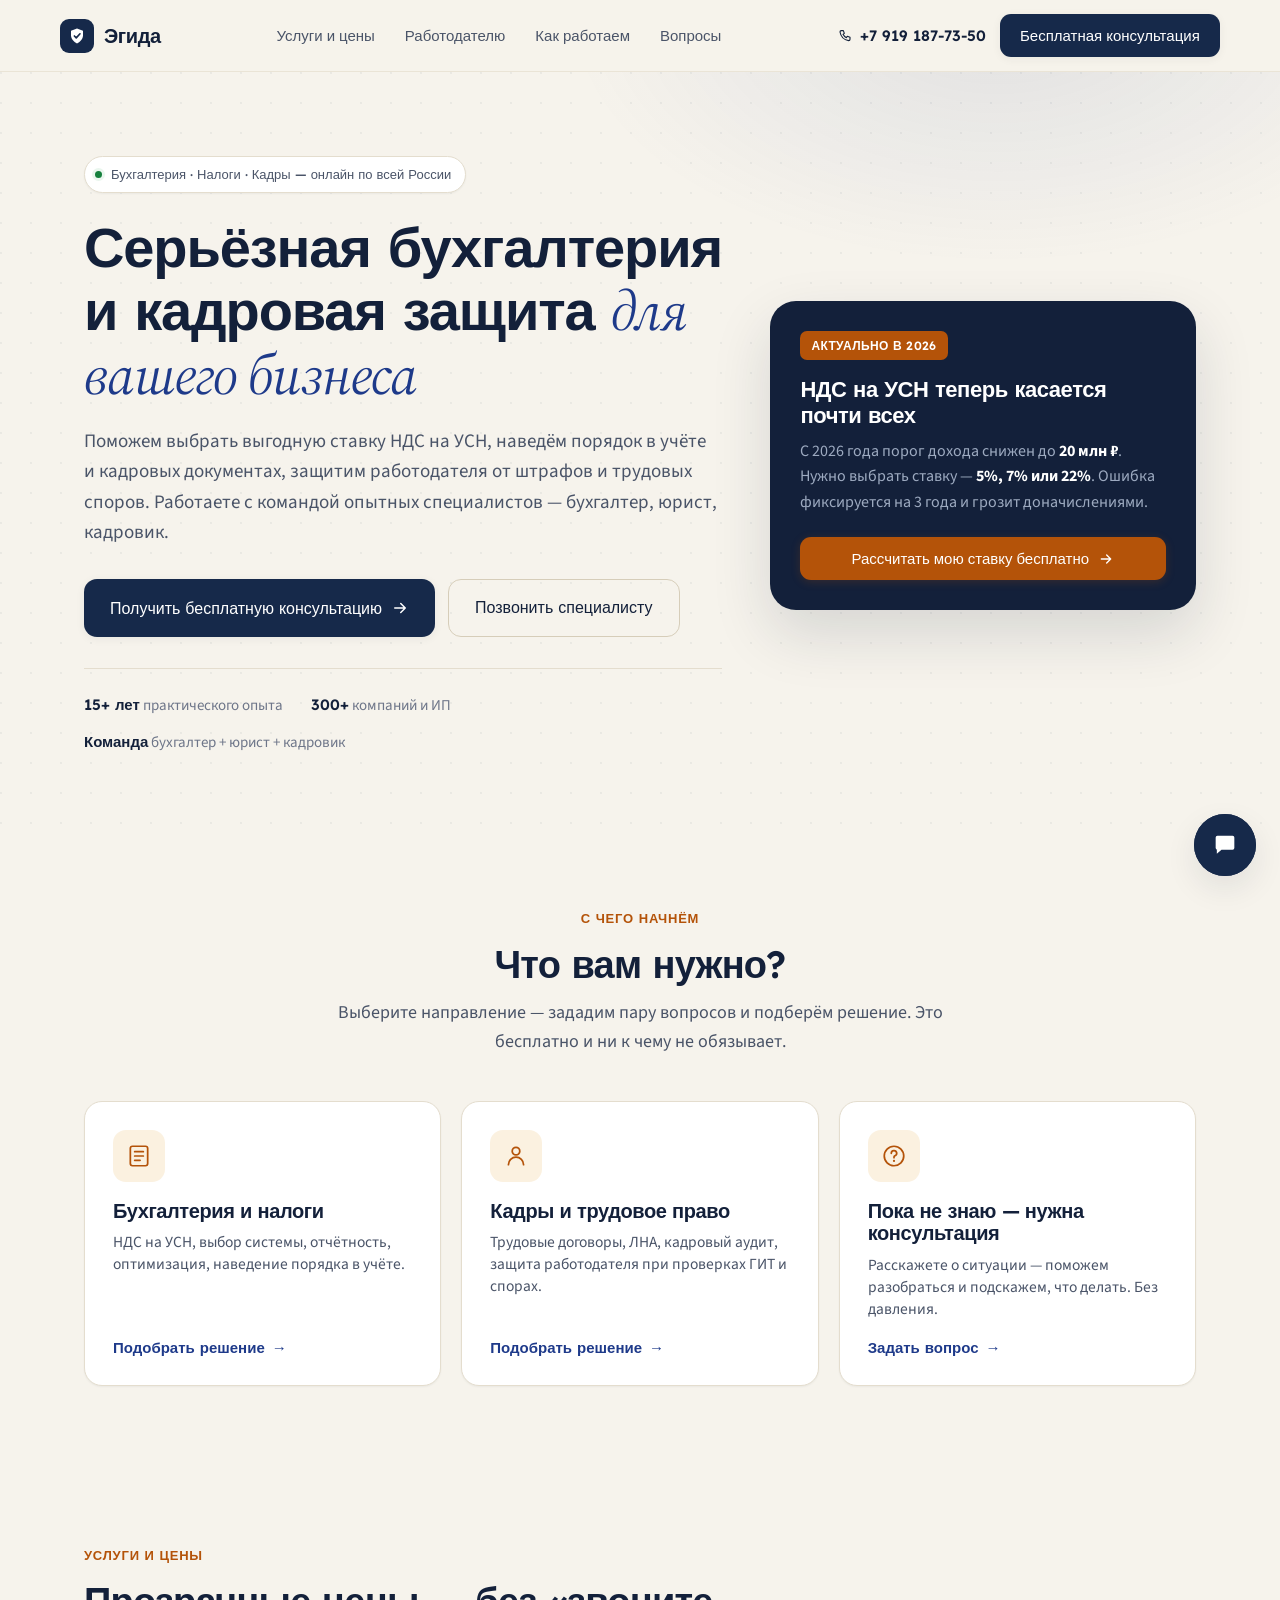
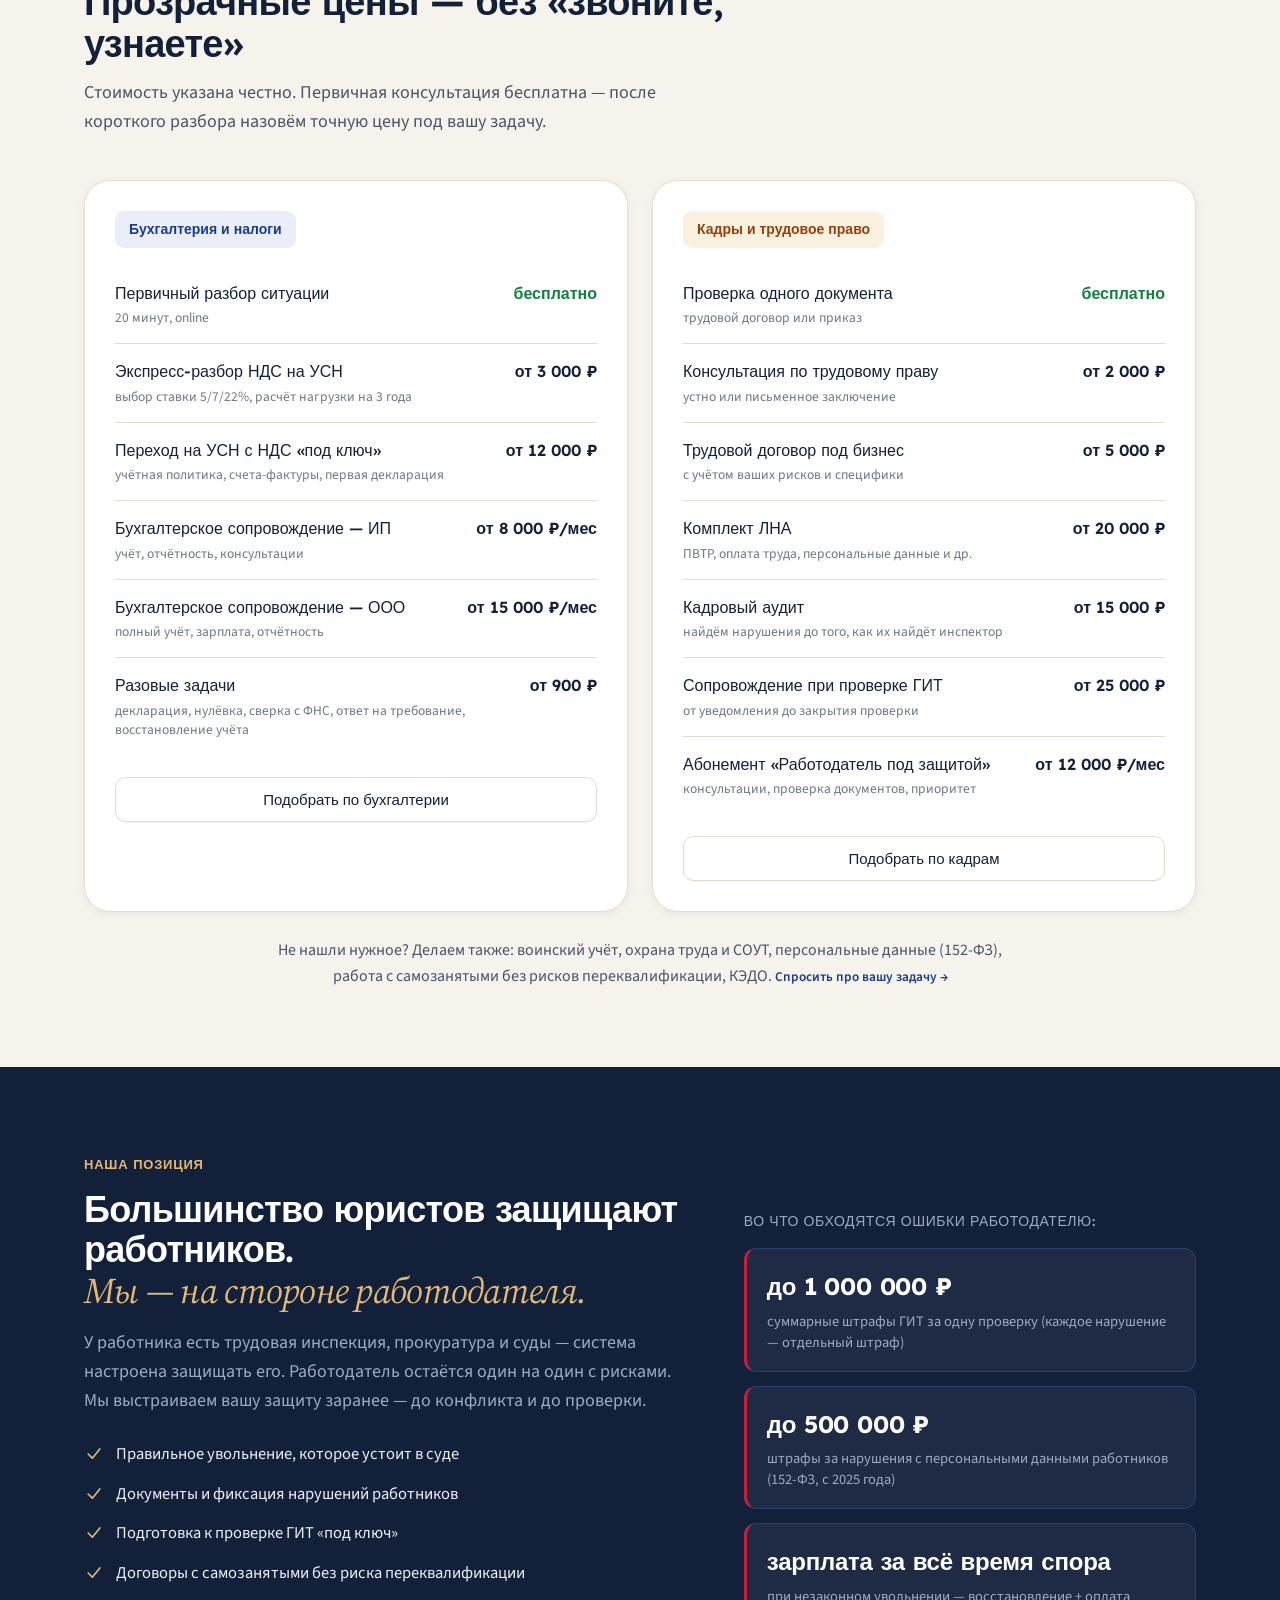
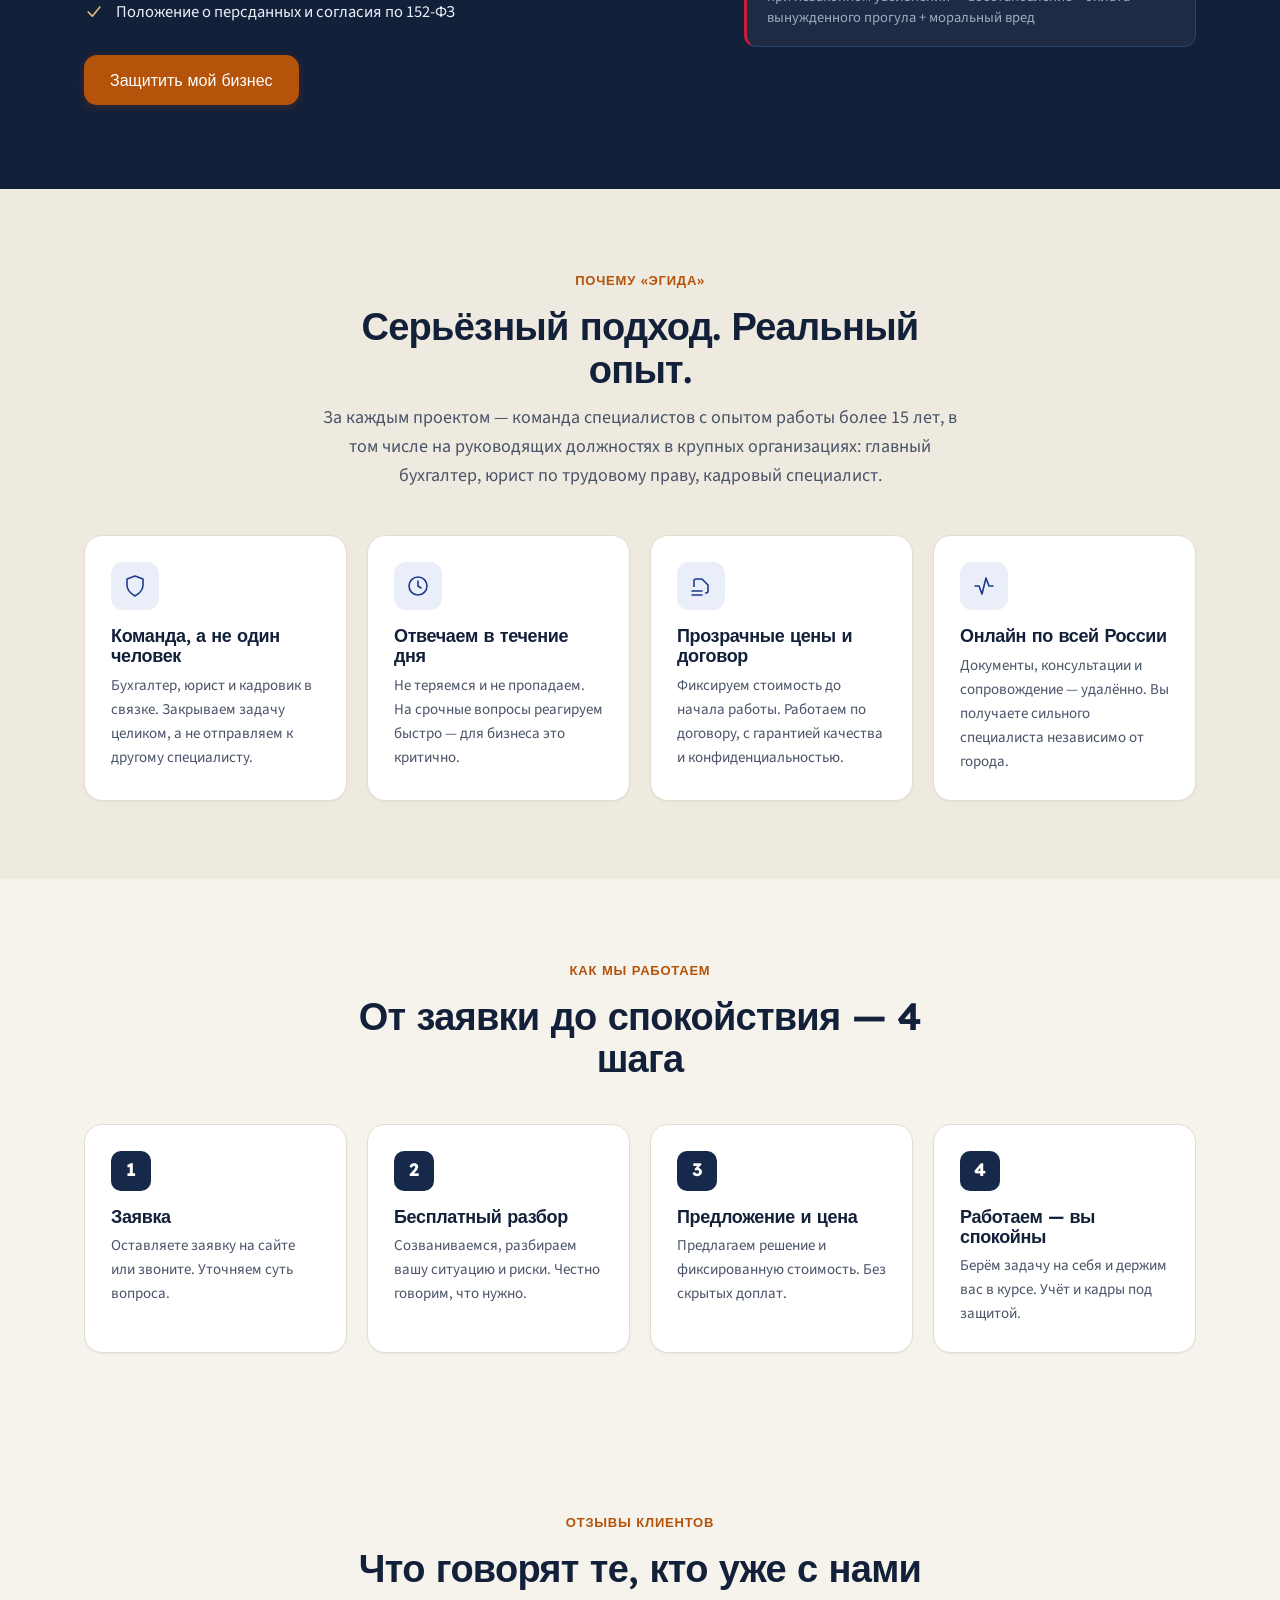
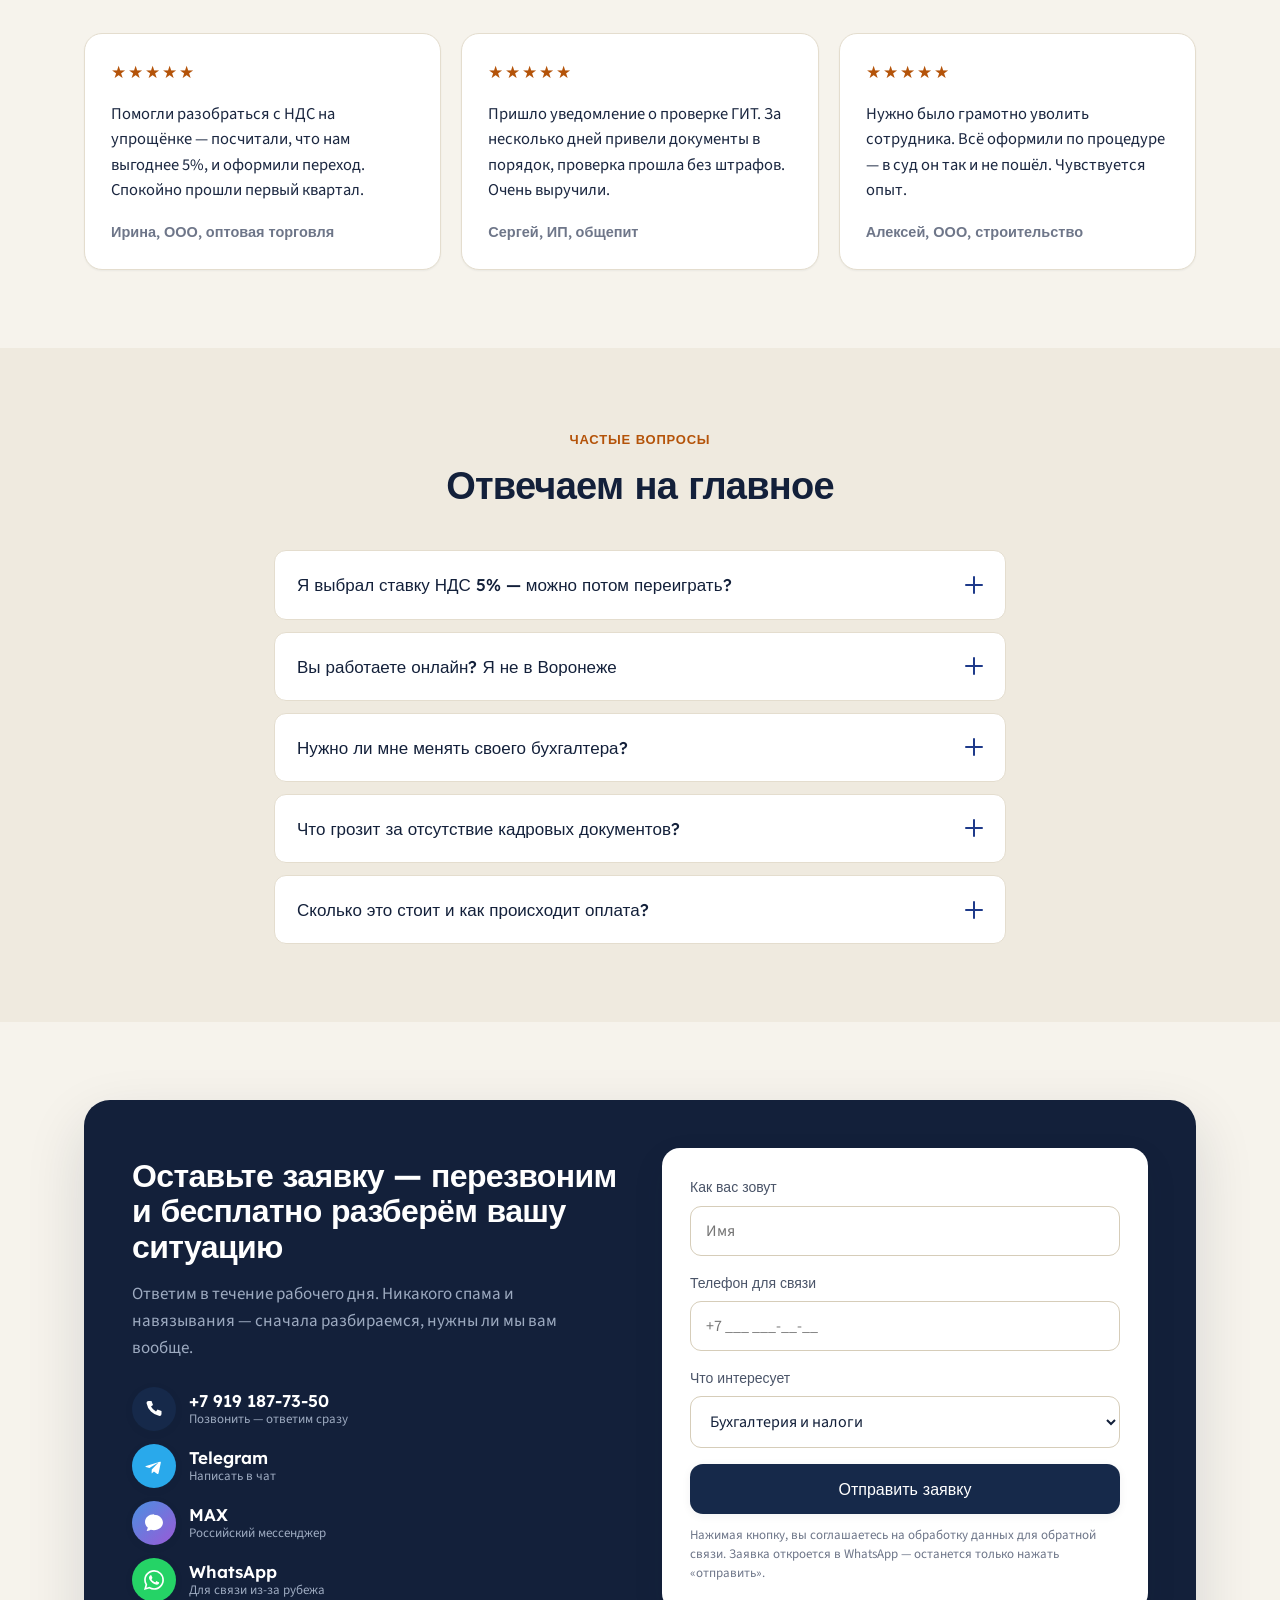
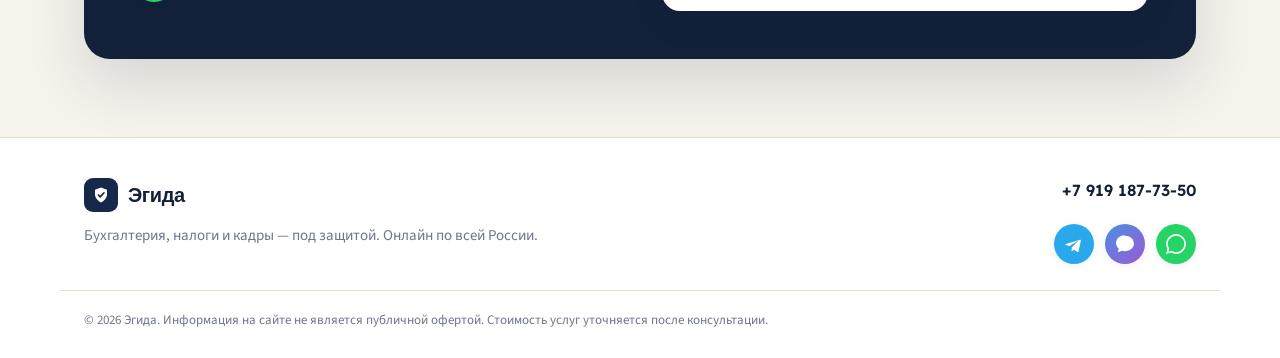
==== commit bd92c99a: "Мессенджер-виджет (Telegram/MAX/WhatsApp/звонок) + OG-картинка Плавающий FAB-кластер справа внизу + " ====
--- a/index.html
+++ b/index.html
@@ -363,10 +363,12 @@
       <div class="cta-copy">
         <h2>Оставьте заявку — перезвоним и&nbsp;бесплатно разберём вашу ситуацию</h2>
         <p>Ответим в течение рабочего дня. Никакого спама и навязывания — сначала разбираемся, нужны ли мы вам вообще.</p>
-        <ul class="cta-contacts">
-          <li><a href="tel:+79191877350"><svg width="18" height="18" viewBox="0 0 24 24" fill="none" aria-hidden="true"><path d="M6.5 4h3l1.5 4-2 1.5a12 12 0 0 0 5 5l1.5-2 4 1.5v3a2 2 0 0 1-2 2A16 16 0 0 1 4.5 6a2 2 0 0 1 2-2Z" stroke="currentColor" stroke-width="1.7" stroke-linejoin="round"/></svg>+7 919 187-73-50</a></li>
-          <li><a href="https://wa.me/79191877350" target="_blank" rel="noopener"><svg width="18" height="18" viewBox="0 0 24 24" fill="none" aria-hidden="true"><path d="M12 3a9 9 0 0 0-7.7 13.6L3 21l4.5-1.2A9 9 0 1 0 12 3Z" stroke="currentColor" stroke-width="1.6" stroke-linejoin="round"/><path d="M9 8.5c.3 2 1.3 3.6 3 4.8 1.2.8 2.3 1 3 1 .6 0 1-.6.8-1.2l-.3-.9-1.8-.5-.8.8a5 5 0 0 1-2-2l.8-.8-.5-1.8-.9-.3c-.6-.2-1.2.2-1.2.8Z" fill="currentColor"/></svg>Написать в WhatsApp</a></li>
-        </ul>
+        <div class="msg-row">
+          <a class="msg-link" href="tel:+79191877350"><span class="msg-ico ico-phone"><svg viewBox="0 0 24 24" aria-hidden="true"><path fill="currentColor" d="M6.5 4h3l1.5 4-2 1.5a12 12 0 0 0 5 5l1.5-2 4 1.5v3a2 2 0 0 1-2 2A16 16 0 0 1 4.5 6a2 2 0 0 1 2-2Z"/></svg></span><span class="tx">+7 919 187-73-50<span class="sub">Позвонить — ответим сразу</span></span></a>
+          <a class="msg-link" href="https://t.me/egida_consult" target="_blank" rel="noopener"><span class="msg-ico ico-tg"><svg viewBox="0 0 24 24" aria-hidden="true"><path fill="currentColor" d="M9.78 15.6 9.6 19.3c.35 0 .5-.15.68-.33l1.64-1.57 3.4 2.49c.62.34 1.07.16 1.24-.57l2.24-10.52c.2-.92-.33-1.28-.93-1.06L4.1 11.9c-.9.35-.89.85-.16 1.07l3.5 1.09 8.12-5.12c.38-.25.73-.11.44.14L9.78 15.6Z"/></svg></span><span class="tx">Telegram<span class="sub">Написать в чат</span></span></a>
+          <a class="msg-link" href="https://max.ru/" target="_blank" rel="noopener"><span class="msg-ico ico-max"><svg viewBox="0 0 24 24" aria-hidden="true"><path fill="currentColor" d="M12 3.2C7 3.2 3 6.6 3 10.9c0 2.2 1.06 4.18 2.78 5.57-.12.99-.5 2.16-1.04 3.13-.13.24.06.52.32.46 1.6-.36 2.86-.9 3.72-1.36.99.3 2.06.46 3.18.46 5 0 9-3.4 9-7.66 0-4.3-4-7.7-8.96-7.7Z"/></svg></span><span class="tx">MAX<span class="sub">Российский мессенджер</span></span></a>
+          <a class="msg-link" href="https://wa.me/79191877350" target="_blank" rel="noopener"><span class="msg-ico ico-wa"><svg viewBox="0 0 24 24" aria-hidden="true"><path fill="currentColor" d="M19.05 4.91A9.82 9.82 0 0 0 12.04 2C6.58 2 2.13 6.45 2.13 11.91c0 1.75.46 3.45 1.32 4.95L2 22l5.25-1.38a9.9 9.9 0 0 0 4.79 1.22c5.46 0 9.91-4.45 9.91-9.91 0-2.65-1.03-5.14-2.9-7.02ZM12.04 20.15a8.23 8.23 0 0 1-4.19-1.15l-.3-.18-3.12.82.83-3.04-.2-.31a8.2 8.2 0 0 1-1.26-4.38c0-4.54 3.7-8.23 8.25-8.23 2.2 0 4.27.86 5.82 2.42a8.18 8.18 0 0 1 2.41 5.82c0 4.54-3.7 8.23-8.24 8.23Zm4.52-6.16c-.25-.12-1.47-.72-1.69-.81-.23-.08-.39-.12-.56.12-.16.25-.64.81-.78.97-.14.17-.29.19-.54.06-.25-.12-1.05-.39-1.99-1.23-.74-.66-1.23-1.47-1.38-1.72-.14-.25-.01-.38.11-.5.11-.11.25-.29.37-.43.13-.14.17-.25.25-.41.08-.17.04-.31-.02-.43-.06-.12-.56-1.34-.76-1.84-.2-.48-.4-.42-.56-.43h-.48c-.17 0-.43.06-.66.31-.22.25-.86.85-.86 2.07 0 1.22.89 2.4 1.01 2.56.12.17 1.75 2.67 4.23 3.74.59.26 1.05.41 1.41.52.59.19 1.13.16 1.56.1.48-.07 1.47-.6 1.68-1.18.21-.58.21-1.07.14-1.18-.06-.1-.22-.16-.47-.28Z"/></svg></span><span class="tx">WhatsApp<span class="sub">Для связи из-за рубежа</span></span></a>
+        </div>
       </div>
       <form class="cta-form" id="leadForm" novalidate>
         <div class="field">
@@ -405,13 +407,31 @@
     </div>
     <div class="footer-contacts">
       <a href="tel:+79191877350">+7 919 187-73-50</a>
-      <a href="https://wa.me/79191877350" target="_blank" rel="noopener">WhatsApp</a>
+      <div class="footer-msg">
+        <a href="https://t.me/egida_consult" target="_blank" rel="noopener" aria-label="Telegram"><span class="msg-ico ico-tg"><svg viewBox="0 0 24 24" aria-hidden="true"><path fill="currentColor" d="M9.78 15.6 9.6 19.3c.35 0 .5-.15.68-.33l1.64-1.57 3.4 2.49c.62.34 1.07.16 1.24-.57l2.24-10.52c.2-.92-.33-1.28-.93-1.06L4.1 11.9c-.9.35-.89.85-.16 1.07l3.5 1.09 8.12-5.12c.38-.25.73-.11.44.14L9.78 15.6Z"/></svg></span></a>
+        <a href="https://max.ru/" target="_blank" rel="noopener" aria-label="MAX"><span class="msg-ico ico-max"><svg viewBox="0 0 24 24" aria-hidden="true"><path fill="currentColor" d="M12 3.2C7 3.2 3 6.6 3 10.9c0 2.2 1.06 4.18 2.78 5.57-.12.99-.5 2.16-1.04 3.13-.13.24.06.52.32.46 1.6-.36 2.86-.9 3.72-1.36.99.3 2.06.46 3.18.46 5 0 9-3.4 9-7.66 0-4.3-4-7.7-8.96-7.7Z"/></svg></span></a>
+        <a href="https://wa.me/79191877350" target="_blank" rel="noopener" aria-label="WhatsApp"><span class="msg-ico ico-wa"><svg viewBox="0 0 24 24" aria-hidden="true"><path fill="currentColor" d="M19.05 4.91A9.82 9.82 0 0 0 12.04 2C6.58 2 2.13 6.45 2.13 11.91c0 1.75.46 3.45 1.32 4.95L2 22l5.25-1.38a9.9 9.9 0 0 0 4.79 1.22c5.46 0 9.91-4.45 9.91-9.91 0-2.65-1.03-5.14-2.9-7.02ZM12.04 20.15a8.23 8.23 0 0 1-4.19-1.15l-.3-.18-3.12.82.83-3.04-.2-.31a8.2 8.2 0 0 1-1.26-4.38c0-4.54 3.7-8.23 8.25-8.23 2.2 0 4.27.86 5.82 2.42a8.18 8.18 0 0 1 2.41 5.82c0 4.54-3.7 8.23-8.24 8.23Z"/></svg></span></a>
+      </div>
     </div>
   </div>
   <div class="container footer-fine">
     <p>© 2026 Эгида. Информация на сайте не является публичной офертой. Стоимость услуг уточняется после консультации.</p>
   </div>
 </footer>
+
+<!-- ========== FLOATING MESSENGER WIDGET ========== -->
+<div class="fab" id="fab">
+  <div class="fab-list" id="fabList">
+    <a class="fab-item" href="tel:+79191877350"><span class="lbl">Позвонить</span><span class="msg-ico ico-phone"><svg viewBox="0 0 24 24" aria-hidden="true"><path fill="currentColor" d="M6.5 4h3l1.5 4-2 1.5a12 12 0 0 0 5 5l1.5-2 4 1.5v3a2 2 0 0 1-2 2A16 16 0 0 1 4.5 6a2 2 0 0 1 2-2Z"/></svg></span></a>
+    <a class="fab-item" href="https://t.me/egida_consult" target="_blank" rel="noopener"><span class="lbl">Telegram</span><span class="msg-ico ico-tg"><svg viewBox="0 0 24 24" aria-hidden="true"><path fill="currentColor" d="M9.78 15.6 9.6 19.3c.35 0 .5-.15.68-.33l1.64-1.57 3.4 2.49c.62.34 1.07.16 1.24-.57l2.24-10.52c.2-.92-.33-1.28-.93-1.06L4.1 11.9c-.9.35-.89.85-.16 1.07l3.5 1.09 8.12-5.12c.38-.25.73-.11.44.14L9.78 15.6Z"/></svg></span></a>
+    <a class="fab-item" href="https://max.ru/" target="_blank" rel="noopener"><span class="lbl">MAX</span><span class="msg-ico ico-max"><svg viewBox="0 0 24 24" aria-hidden="true"><path fill="currentColor" d="M12 3.2C7 3.2 3 6.6 3 10.9c0 2.2 1.06 4.18 2.78 5.57-.12.99-.5 2.16-1.04 3.13-.13.24.06.52.32.46 1.6-.36 2.86-.9 3.72-1.36.99.3 2.06.46 3.18.46 5 0 9-3.4 9-7.66 0-4.3-4-7.7-8.96-7.7Z"/></svg></span></a>
+    <a class="fab-item" href="https://wa.me/79191877350" target="_blank" rel="noopener"><span class="lbl">WhatsApp</span><span class="msg-ico ico-wa"><svg viewBox="0 0 24 24" aria-hidden="true"><path fill="currentColor" d="M19.05 4.91A9.82 9.82 0 0 0 12.04 2C6.58 2 2.13 6.45 2.13 11.91c0 1.75.46 3.45 1.32 4.95L2 22l5.25-1.38a9.9 9.9 0 0 0 4.79 1.22c5.46 0 9.91-4.45 9.91-9.91 0-2.65-1.03-5.14-2.9-7.02ZM12.04 20.15a8.23 8.23 0 0 1-4.19-1.15l-.3-.18-3.12.82.83-3.04-.2-.31a8.2 8.2 0 0 1-1.26-4.38c0-4.54 3.7-8.23 8.25-8.23 2.2 0 4.27.86 5.82 2.42a8.18 8.18 0 0 1 2.41 5.82c0 4.54-3.7 8.23-8.24 8.23Z"/></svg></span></a>
+  </div>
+  <button class="fab-toggle" id="fabToggle" aria-label="Связаться с нами" aria-expanded="false">
+    <span class="pulse" aria-hidden="true"></span>
+    <svg viewBox="0 0 24 24" fill="none" aria-hidden="true"><path d="M4 5.5A1.5 1.5 0 0 1 5.5 4h13A1.5 1.5 0 0 1 20 5.5v9A1.5 1.5 0 0 1 18.5 16H9l-4 3.5V16H5.5A1.5 1.5 0 0 1 4 14.5v-9Z" fill="currentColor"/></svg>
+  </button>
+</div>
 
 <!-- ========== QUIZ MODAL ========== -->
 <div class="quiz-overlay" id="quiz" hidden>
--- a/styles.css
+++ b/styles.css
@@ -292,6 +292,43 @@
   .why-grid,.steps{grid-template-columns:1fr}
 }
 
+/* ---------- messenger icons (shared) ---------- */
+.msg-ico{width:44px;height:44px;border-radius:50%;display:grid;place-items:center;color:#fff;flex:none;box-shadow:var(--sh-sm)}
+.msg-ico svg{width:24px;height:24px}
+.ico-wa{background:#25D366}
+.ico-tg{background:#29A9EB}
+.ico-max{background:linear-gradient(135deg,#4A90E2,#9B59D6)}
+.ico-phone{background:var(--navy-deep)}
+
+/* messenger row in contacts (navy bg) */
+.msg-row{display:flex;flex-direction:column;gap:13px;margin-top:4px}
+.msg-link{display:inline-flex;align-items:center;gap:13px;font-family:var(--f-head);font-weight:600;font-size:17px;color:#fff;transition:opacity .15s}
+.msg-link:hover{opacity:.85}
+.msg-link .sub{display:block;font-family:var(--f-body);font-weight:400;font-size:13px;color:var(--on-navy-mut)}
+.msg-link .tx{display:flex;flex-direction:column;line-height:1.25}
+
+/* footer messenger icons */
+.footer-msg{display:flex;gap:11px;margin-top:12px;justify-content:flex-end}
+.footer-msg a{transition:transform .15s ease}
+.footer-msg a:hover{transform:translateY(-2px)}
+.footer-msg .msg-ico{width:40px;height:40px}
+
+/* floating FAB widget */
+.fab{position:fixed;right:24px;bottom:24px;z-index:80;display:flex;flex-direction:column;align-items:flex-end;gap:13px}
+.fab-list{display:flex;flex-direction:column;align-items:flex-end;gap:13px;opacity:0;transform:translateY(12px) scale(.92);pointer-events:none;transition:opacity .22s ease,transform .22s ease}
+.fab.open .fab-list{opacity:1;transform:none;pointer-events:auto}
+.fab-item{display:flex;align-items:center;gap:11px}
+.fab-item .lbl{background:#fff;color:var(--ink);font-family:var(--f-head);font-weight:600;font-size:14px;padding:8px 14px;border-radius:10px;box-shadow:var(--sh-sm);white-space:nowrap;opacity:0;transform:translateX(8px);transition:opacity .22s ease,transform .22s ease}
+.fab.open .fab-item .lbl{opacity:1;transform:none}
+.fab-toggle{position:relative;width:62px;height:62px;border-radius:50%;background:var(--navy-deep);color:#fff;display:grid;place-items:center;box-shadow:var(--sh-md);transition:transform .2s ease,background .2s ease}
+.fab-toggle:hover{transform:scale(1.05)}
+.fab-toggle svg{width:28px;height:28px;transition:transform .25s ease;position:relative;z-index:1}
+.fab.open .fab-toggle{background:var(--navy)}
+.fab.open .fab-toggle svg{transform:rotate(90deg)}
+.fab-toggle .pulse{position:absolute;inset:0;border-radius:50%;background:var(--navy-deep);animation:fabpulse 2.8s ease-out infinite;z-index:0}
+@keyframes fabpulse{0%{transform:scale(1);opacity:.45}70%,100%{transform:scale(1.7);opacity:0}}
+@media (max-width:760px){.fab{right:16px;bottom:16px}.fab-toggle{width:56px;height:56px}}
+
 /* ---------- reduced motion ---------- */
 @media (prefers-reduced-motion:reduce){
   *{animation:none!important;transition:none!important;scroll-behavior:auto!important}
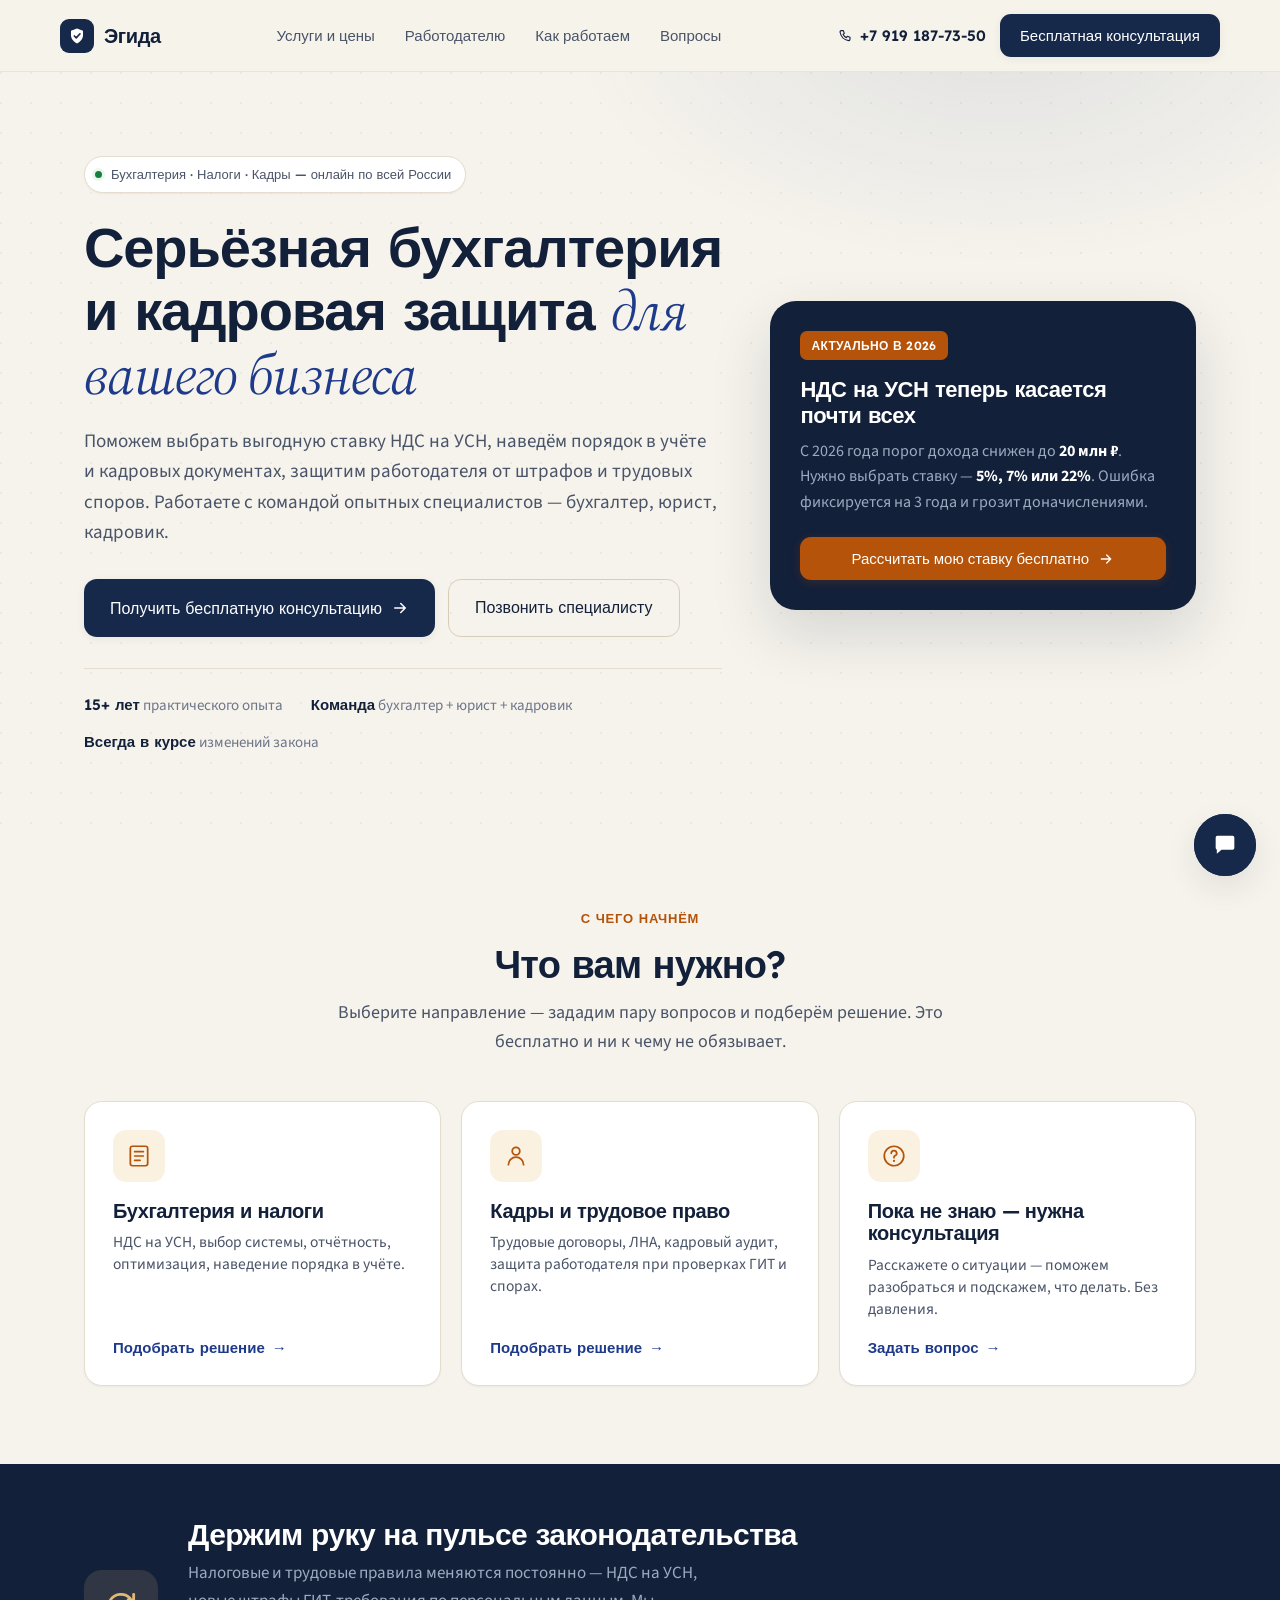
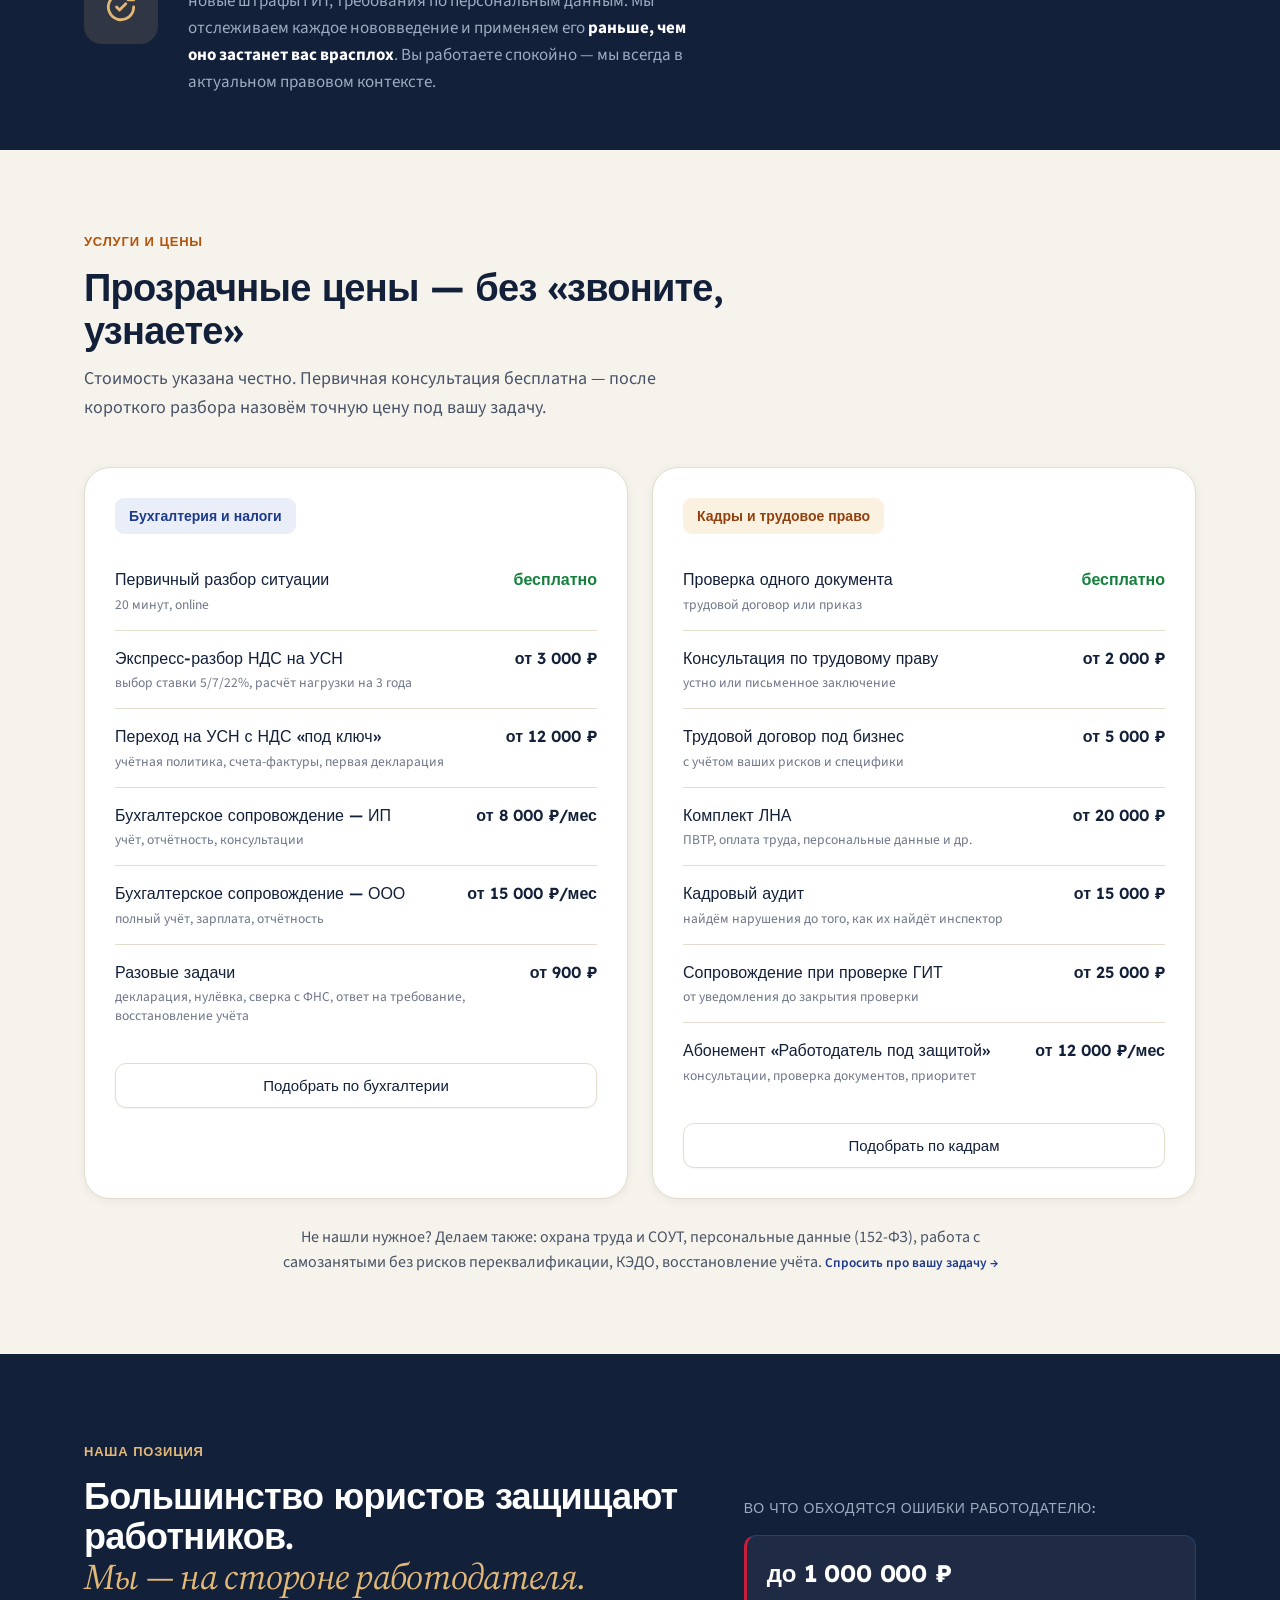
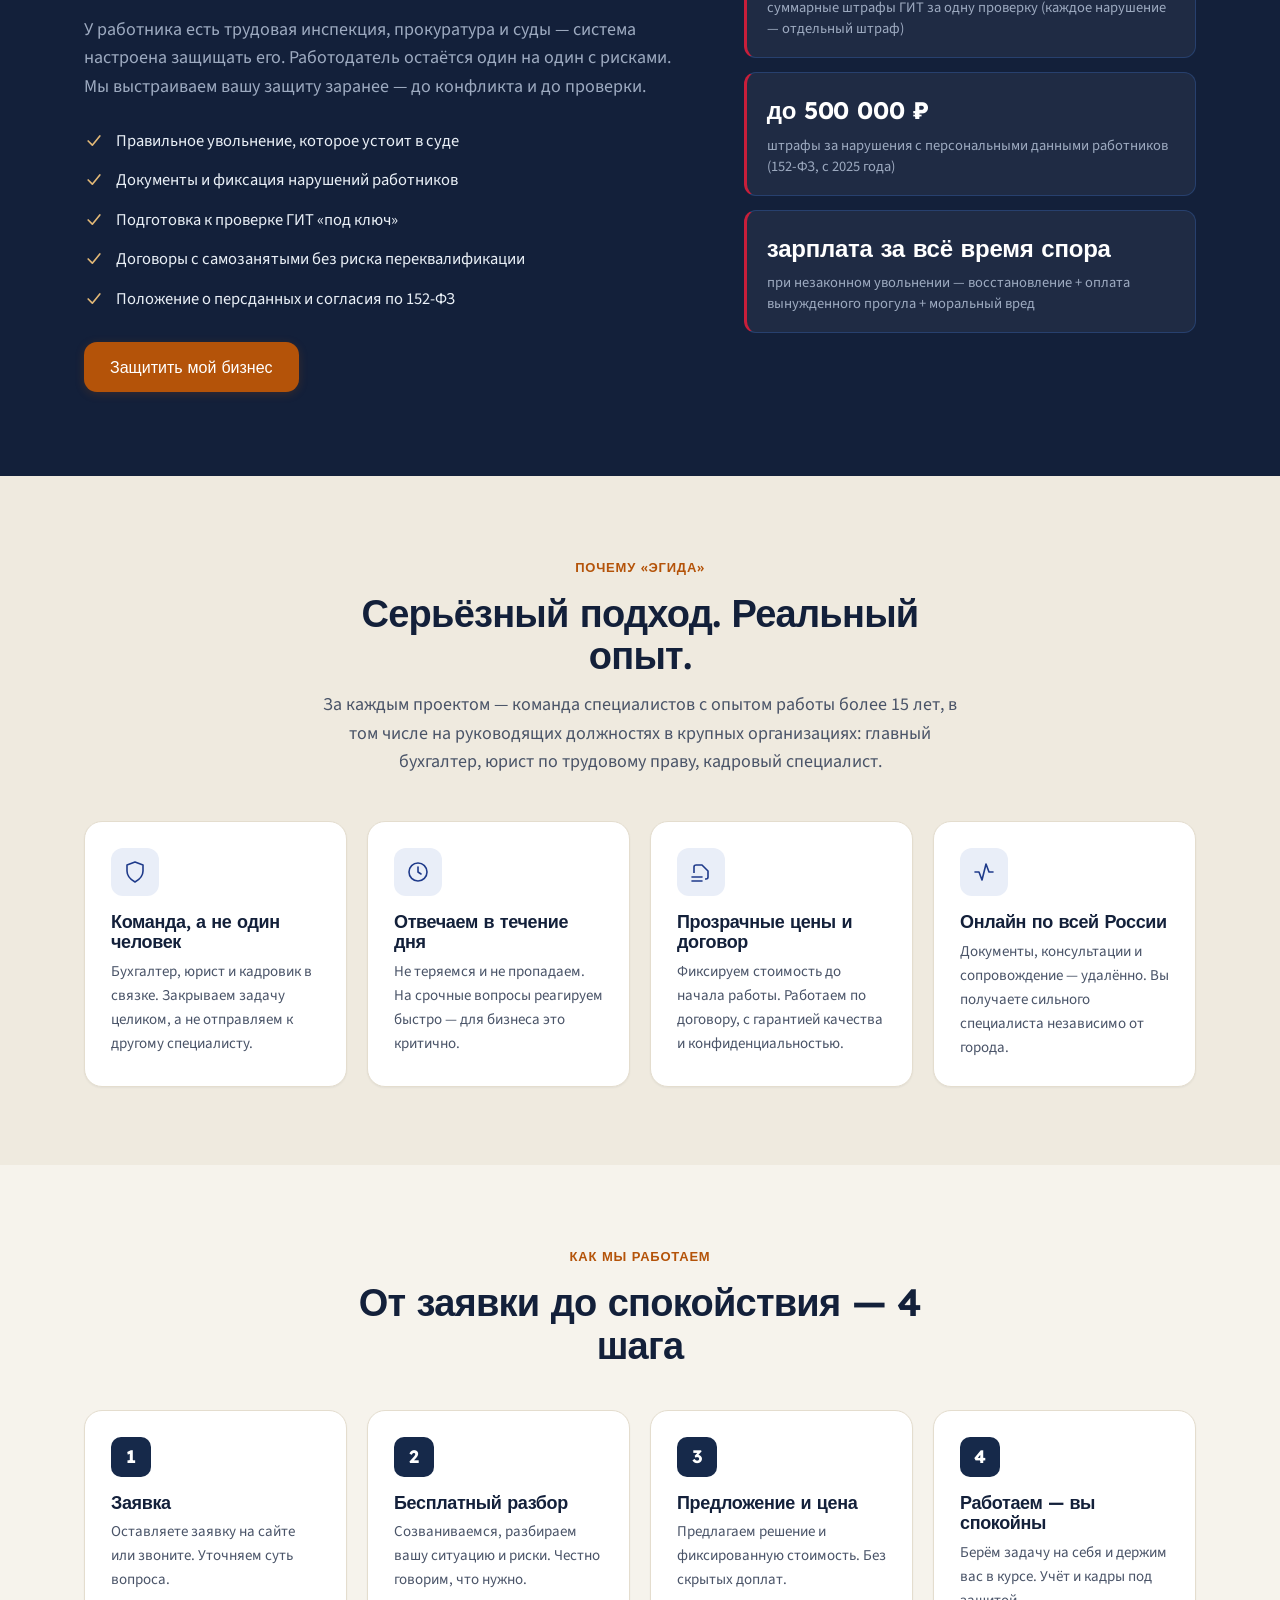
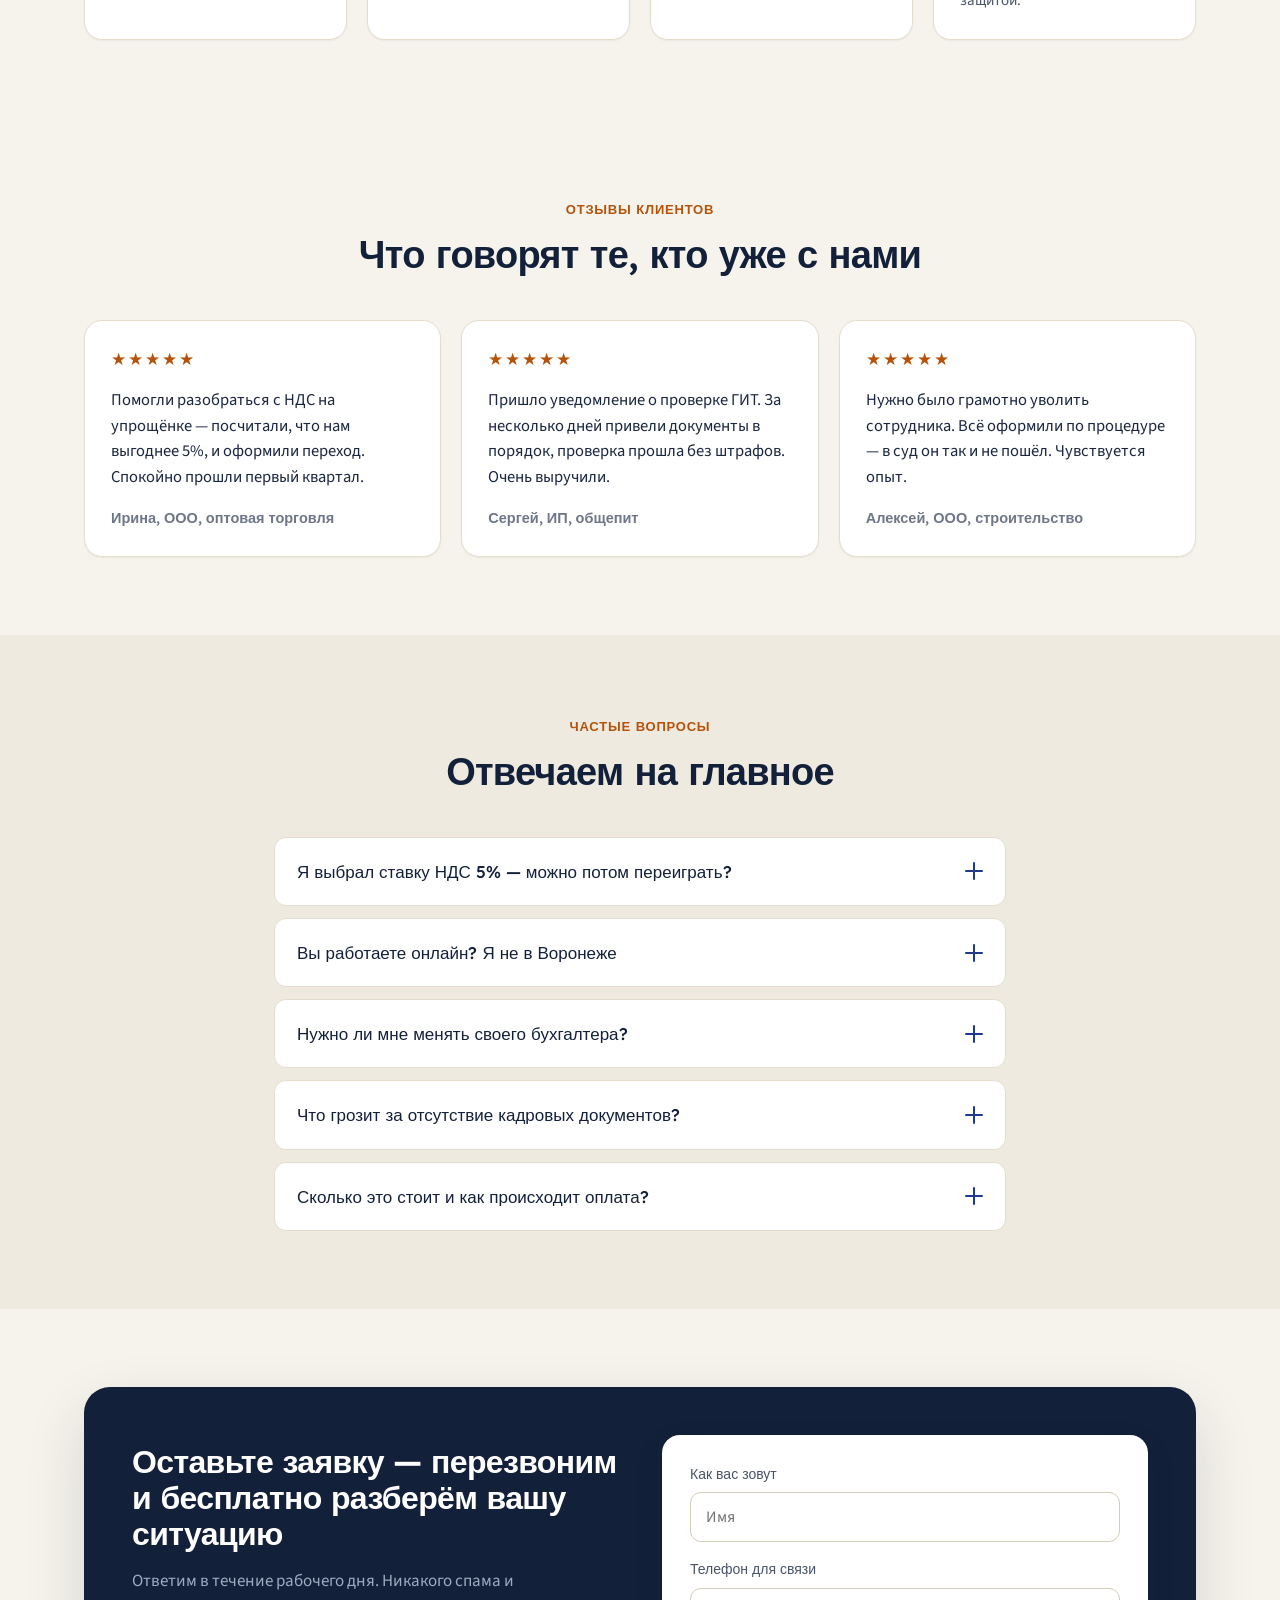
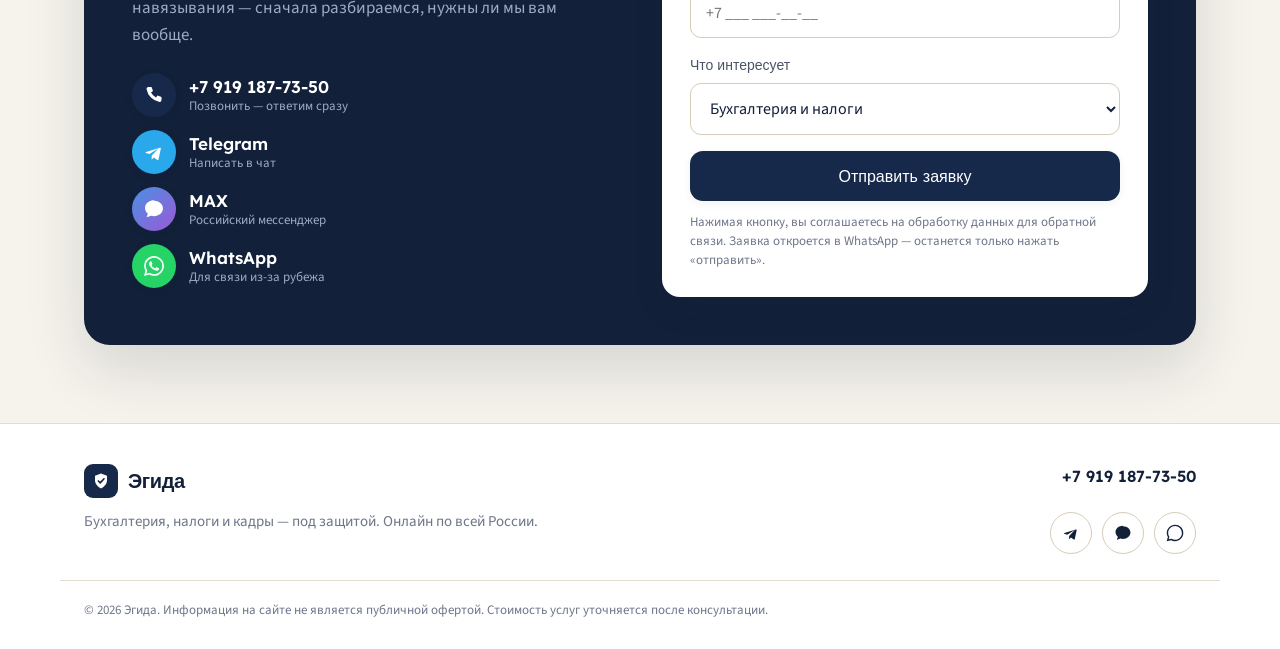
==== commit 23eadc99: "Правки по фидбэку: убран «300+», убран воинский учёт, блок про закон, солиднее footer-иконки - Убран" ====
--- a/index.html
+++ b/index.html
@@ -59,8 +59,8 @@
       </div>
       <ul class="hero-trust">
         <li><strong>15+ лет</strong> практического опыта</li>
-        <li><strong>300+</strong> компаний и ИП</li>
         <li><strong>Команда</strong> бухгалтер + юрист + кадровик</li>
+        <li><strong>Всегда в курсе</strong> изменений закона</li>
       </ul>
     </div>
     <aside class="hero-hot" aria-label="Актуальный вопрос">
@@ -111,6 +111,19 @@
   </div>
 </section>
 
+<!-- ========== LAW BAND ========== -->
+<section class="lawband">
+  <div class="container lawband-inner">
+    <span class="lawband-ico" aria-hidden="true">
+      <svg viewBox="0 0 24 24" fill="none"><path d="M20 12a8 8 0 1 1-2.3-5.6M20 4v3.5h-3.5" stroke="currentColor" stroke-width="1.8" stroke-linecap="round" stroke-linejoin="round"/><path d="m9.2 12 1.9 1.9L15 10" stroke="currentColor" stroke-width="1.8" stroke-linecap="round" stroke-linejoin="round"/></svg>
+    </span>
+    <div class="lawband-tx">
+      <h2>Держим руку на пульсе законодательства</h2>
+      <p>Налоговые и трудовые правила меняются постоянно — НДС на УСН, новые штрафы ГИТ, требования по персональным данным. Мы отслеживаем каждое нововведение и применяем его <strong>раньше, чем оно застанет вас врасплох</strong>. Вы работаете спокойно — мы всегда в актуальном правовом контексте.</p>
+    </div>
+  </div>
+</section>
+
 <!-- ========== SERVICES + PRICES ========== -->
 <section class="services" id="services">
   <div class="container">
@@ -193,7 +206,7 @@
         <button class="btn btn-soft btn-block" data-quiz="kadry">Подобрать по кадрам</button>
       </div>
     </div>
-    <p class="svc-foot">Не нашли нужное? Делаем также: воинский учёт, охрана труда и СОУТ, персональные данные (152-ФЗ), работа с самозанятыми без рисков переквалификации, КЭДО. <button class="linklike" data-quiz="all">Спросить про вашу задачу →</button></p>
+    <p class="svc-foot">Не нашли нужное? Делаем также: охрана труда и СОУТ, персональные данные (152-ФЗ), работа с самозанятыми без рисков переквалификации, КЭДО, восстановление учёта. <button class="linklike" data-quiz="all">Спросить про вашу задачу →</button></p>
   </div>
 </section>
 
@@ -408,9 +421,9 @@
     <div class="footer-contacts">
       <a href="tel:+79191877350">+7 919 187-73-50</a>
       <div class="footer-msg">
-        <a href="https://t.me/egida_consult" target="_blank" rel="noopener" aria-label="Telegram"><span class="msg-ico ico-tg"><svg viewBox="0 0 24 24" aria-hidden="true"><path fill="currentColor" d="M9.78 15.6 9.6 19.3c.35 0 .5-.15.68-.33l1.64-1.57 3.4 2.49c.62.34 1.07.16 1.24-.57l2.24-10.52c.2-.92-.33-1.28-.93-1.06L4.1 11.9c-.9.35-.89.85-.16 1.07l3.5 1.09 8.12-5.12c.38-.25.73-.11.44.14L9.78 15.6Z"/></svg></span></a>
-        <a href="https://max.ru/" target="_blank" rel="noopener" aria-label="MAX"><span class="msg-ico ico-max"><svg viewBox="0 0 24 24" aria-hidden="true"><path fill="currentColor" d="M12 3.2C7 3.2 3 6.6 3 10.9c0 2.2 1.06 4.18 2.78 5.57-.12.99-.5 2.16-1.04 3.13-.13.24.06.52.32.46 1.6-.36 2.86-.9 3.72-1.36.99.3 2.06.46 3.18.46 5 0 9-3.4 9-7.66 0-4.3-4-7.7-8.96-7.7Z"/></svg></span></a>
-        <a href="https://wa.me/79191877350" target="_blank" rel="noopener" aria-label="WhatsApp"><span class="msg-ico ico-wa"><svg viewBox="0 0 24 24" aria-hidden="true"><path fill="currentColor" d="M19.05 4.91A9.82 9.82 0 0 0 12.04 2C6.58 2 2.13 6.45 2.13 11.91c0 1.75.46 3.45 1.32 4.95L2 22l5.25-1.38a9.9 9.9 0 0 0 4.79 1.22c5.46 0 9.91-4.45 9.91-9.91 0-2.65-1.03-5.14-2.9-7.02ZM12.04 20.15a8.23 8.23 0 0 1-4.19-1.15l-.3-.18-3.12.82.83-3.04-.2-.31a8.2 8.2 0 0 1-1.26-4.38c0-4.54 3.7-8.23 8.25-8.23 2.2 0 4.27.86 5.82 2.42a8.18 8.18 0 0 1 2.41 5.82c0 4.54-3.7 8.23-8.24 8.23Z"/></svg></span></a>
+        <a class="f-ico f-tg" href="https://t.me/egida_consult" target="_blank" rel="noopener" aria-label="Telegram"><svg viewBox="0 0 24 24" aria-hidden="true"><path fill="currentColor" d="M9.78 15.6 9.6 19.3c.35 0 .5-.15.68-.33l1.64-1.57 3.4 2.49c.62.34 1.07.16 1.24-.57l2.24-10.52c.2-.92-.33-1.28-.93-1.06L4.1 11.9c-.9.35-.89.85-.16 1.07l3.5 1.09 8.12-5.12c.38-.25.73-.11.44.14L9.78 15.6Z"/></svg></a>
+        <a class="f-ico f-max" href="https://max.ru/" target="_blank" rel="noopener" aria-label="MAX"><svg viewBox="0 0 24 24" aria-hidden="true"><path fill="currentColor" d="M12 3.2C7 3.2 3 6.6 3 10.9c0 2.2 1.06 4.18 2.78 5.57-.12.99-.5 2.16-1.04 3.13-.13.24.06.52.32.46 1.6-.36 2.86-.9 3.72-1.36.99.3 2.06.46 3.18.46 5 0 9-3.4 9-7.66 0-4.3-4-7.7-8.96-7.7Z"/></svg></a>
+        <a class="f-ico f-wa" href="https://wa.me/79191877350" target="_blank" rel="noopener" aria-label="WhatsApp"><svg viewBox="0 0 24 24" aria-hidden="true"><path fill="currentColor" d="M19.05 4.91A9.82 9.82 0 0 0 12.04 2C6.58 2 2.13 6.45 2.13 11.91c0 1.75.46 3.45 1.32 4.95L2 22l5.25-1.38a9.9 9.9 0 0 0 4.79 1.22c5.46 0 9.91-4.45 9.91-9.91 0-2.65-1.03-5.14-2.9-7.02ZM12.04 20.15a8.23 8.23 0 0 1-4.19-1.15l-.3-.18-3.12.82.83-3.04-.2-.31a8.2 8.2 0 0 1-1.26-4.38c0-4.54 3.7-8.23 8.25-8.23 2.2 0 4.27.86 5.82 2.42a8.18 8.18 0 0 1 2.41 5.82c0 4.54-3.7 8.23-8.24 8.23Z"/></svg></a>
       </div>
     </div>
   </div>
--- a/styles.css
+++ b/styles.css
@@ -307,11 +307,24 @@
 .msg-link .sub{display:block;font-family:var(--f-body);font-weight:400;font-size:13px;color:var(--on-navy-mut)}
 .msg-link .tx{display:flex;flex-direction:column;line-height:1.25}
 
-/* footer messenger icons */
-.footer-msg{display:flex;gap:11px;margin-top:12px;justify-content:flex-end}
-.footer-msg a{transition:transform .15s ease}
-.footer-msg a:hover{transform:translateY(-2px)}
-.footer-msg .msg-ico{width:40px;height:40px}
+/* footer messenger icons — refined outline, brand fill on hover */
+.footer-msg{display:flex;gap:10px;margin-top:14px;justify-content:flex-end}
+.f-ico{display:grid;place-items:center;width:42px;height:42px;border-radius:50%;border:1.5px solid var(--border-2);color:var(--text-muted);background:#fff;transition:transform .16s ease,background .16s ease,border-color .16s ease,color .16s ease}
+.f-ico svg{width:20px;height:20px}
+.f-ico:hover{transform:translateY(-2px);color:#fff;border-color:transparent}
+.f-tg:hover{background:#29A9EB}
+.f-max:hover{background:linear-gradient(135deg,#4A90E2,#9B59D6)}
+.f-wa:hover{background:#25D366}
+
+/* law-awareness band */
+.lawband{background:var(--bg-navy);color:var(--on-navy);padding:54px 0}
+.lawband-inner{display:flex;align-items:center;gap:30px}
+.lawband-ico{flex:none;width:74px;height:74px;border-radius:18px;background:rgba(226,184,119,.14);color:#E2B877;display:grid;place-items:center}
+.lawband-ico svg{width:38px;height:38px}
+.lawband h2{color:#fff;font-size:clamp(22px,2.6vw,30px);margin-bottom:9px}
+.lawband-tx p{color:var(--on-navy-mut);font-size:17px;max-width:64ch}
+.lawband-tx strong{color:#fff}
+@media (max-width:760px){.lawband{padding:42px 0}.lawband-inner{flex-direction:column;text-align:center;gap:18px}.lawband-tx p{font-size:16px}}
 
 /* floating FAB widget */
 .fab{position:fixed;right:24px;bottom:24px;z-index:80;display:flex;flex-direction:column;align-items:flex-end;gap:13px}
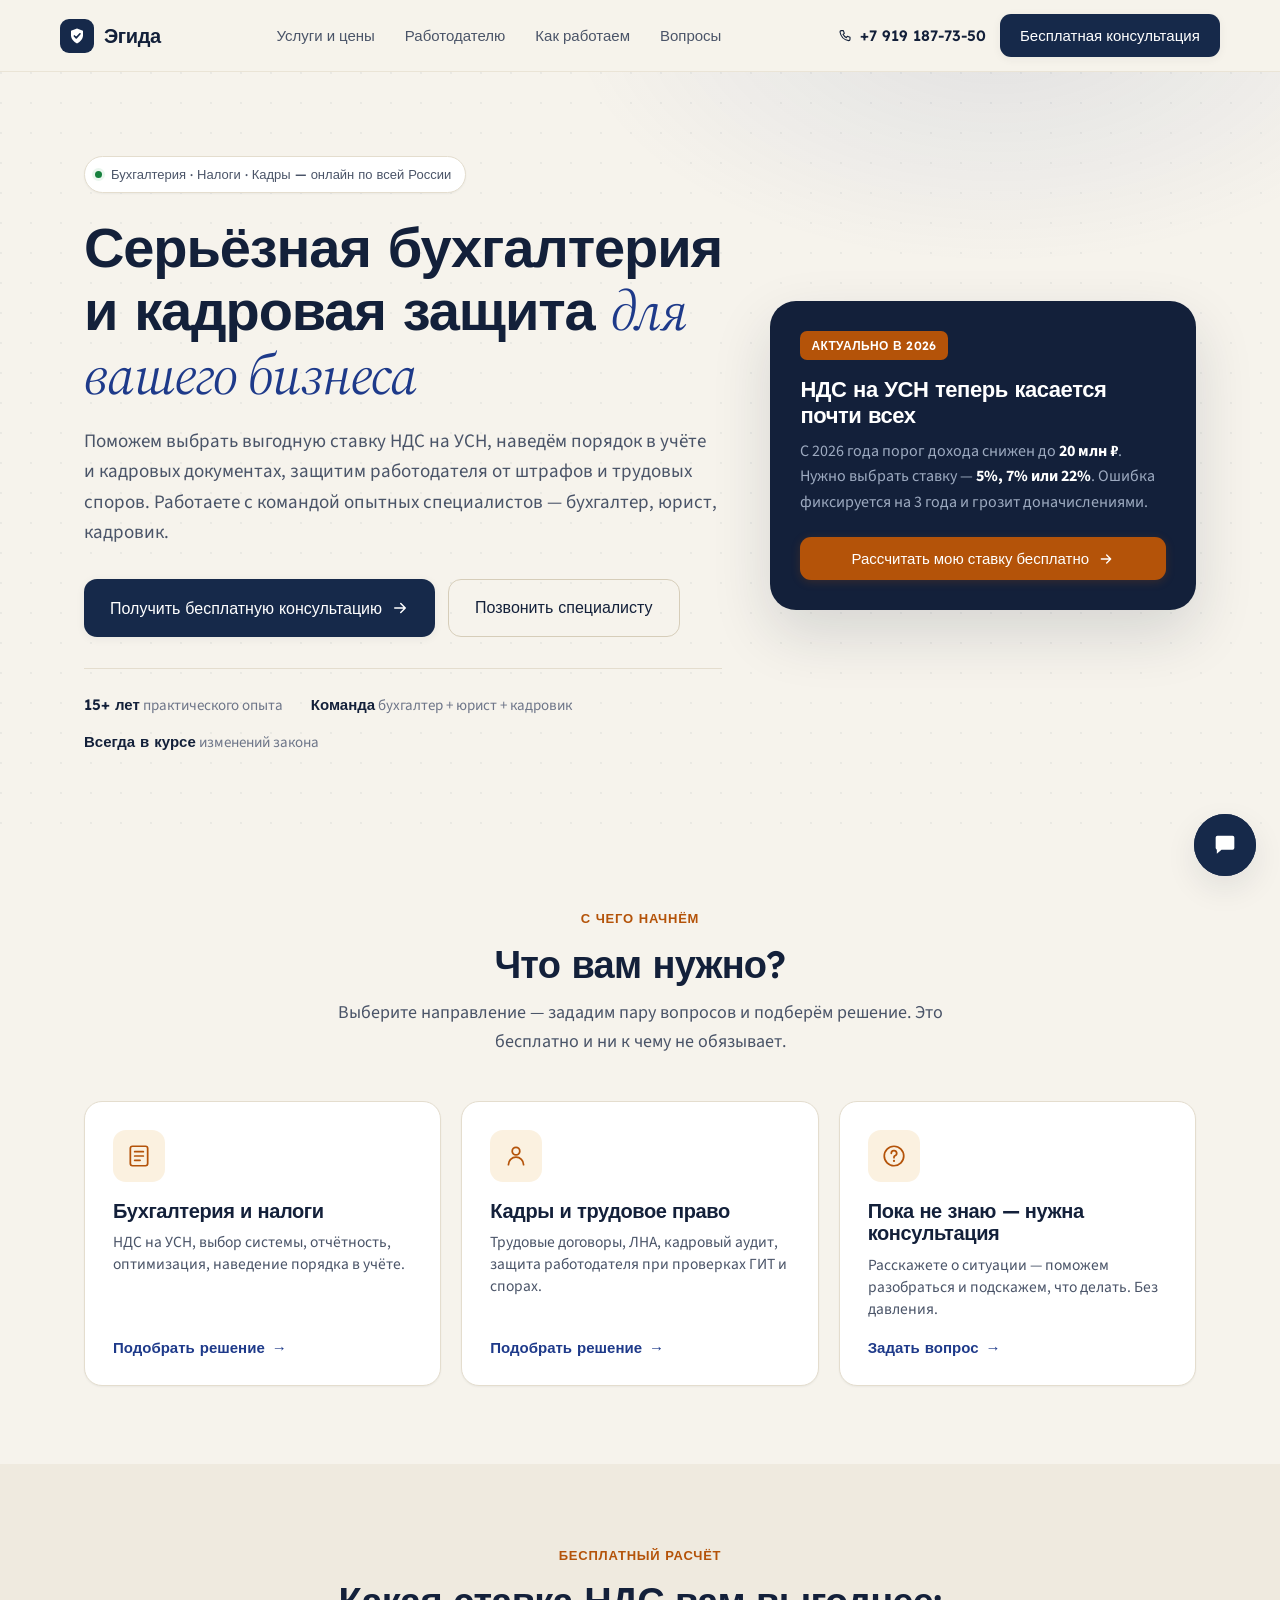
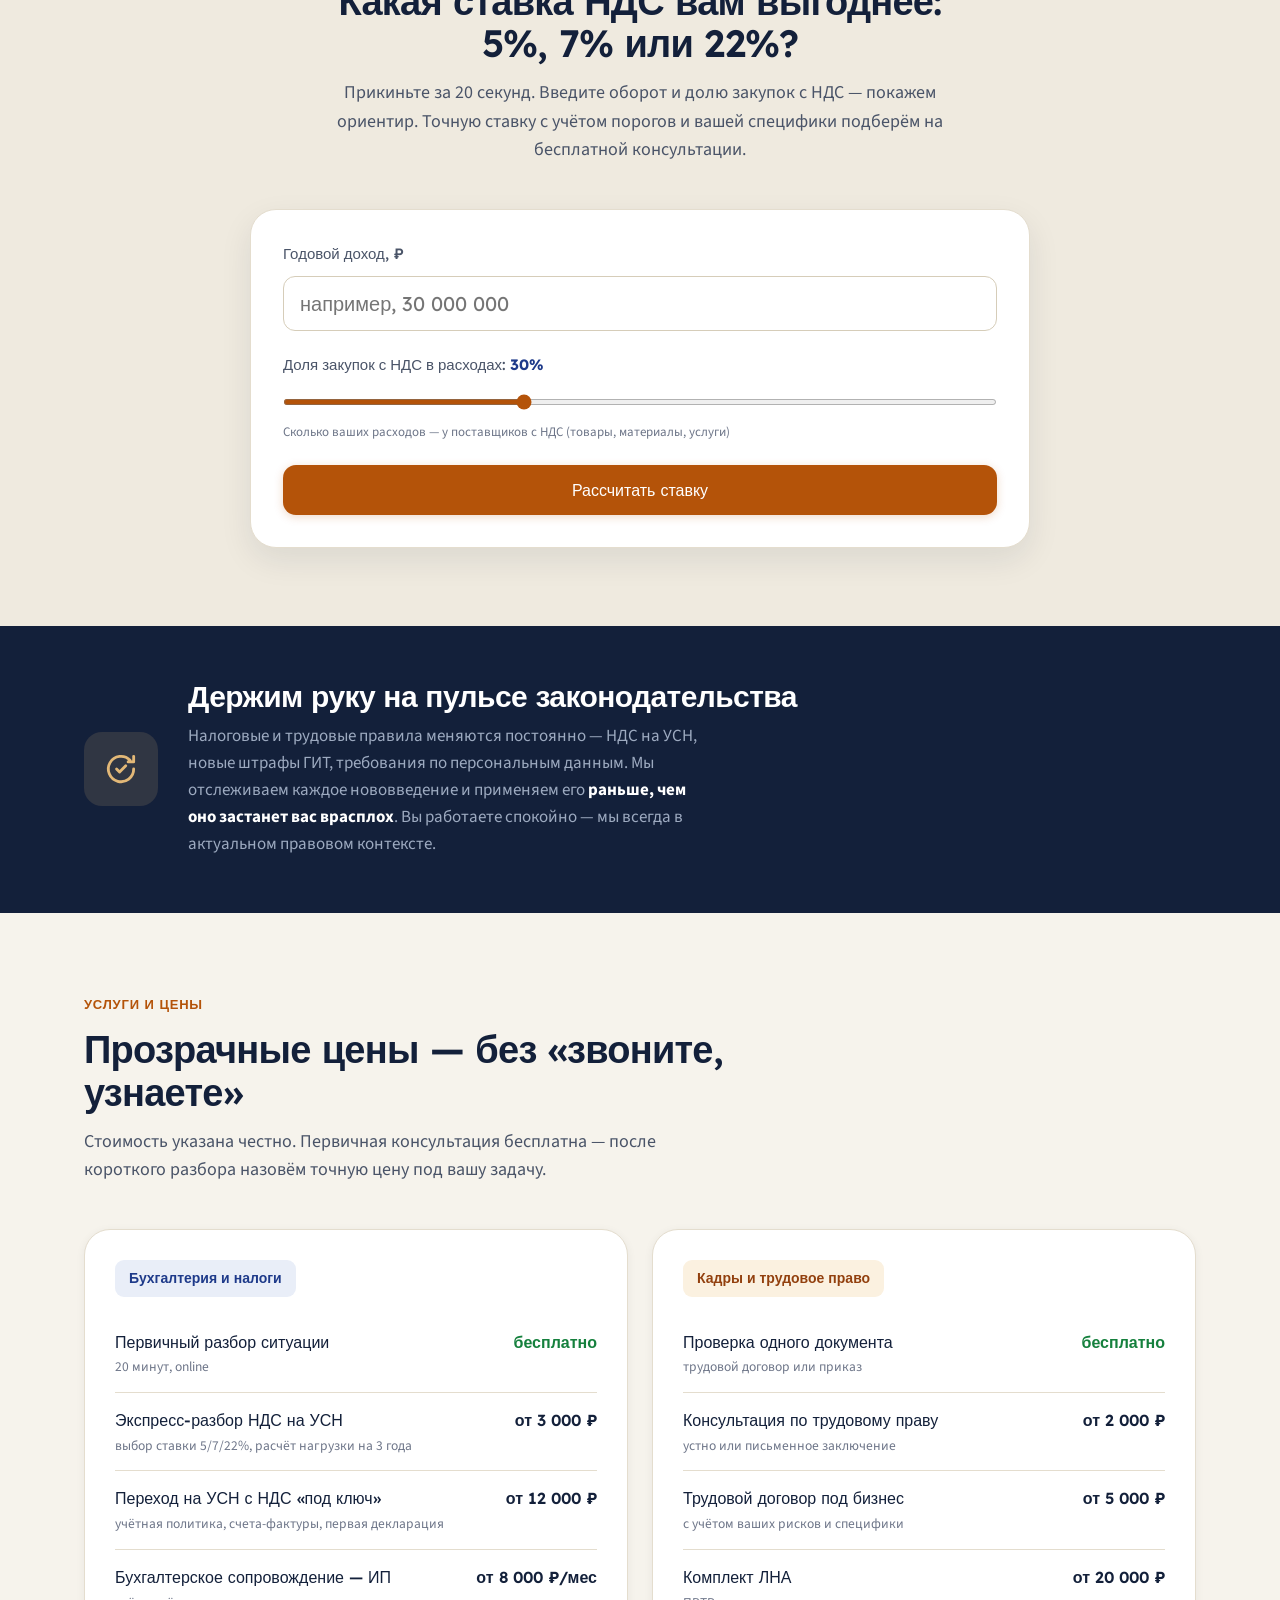
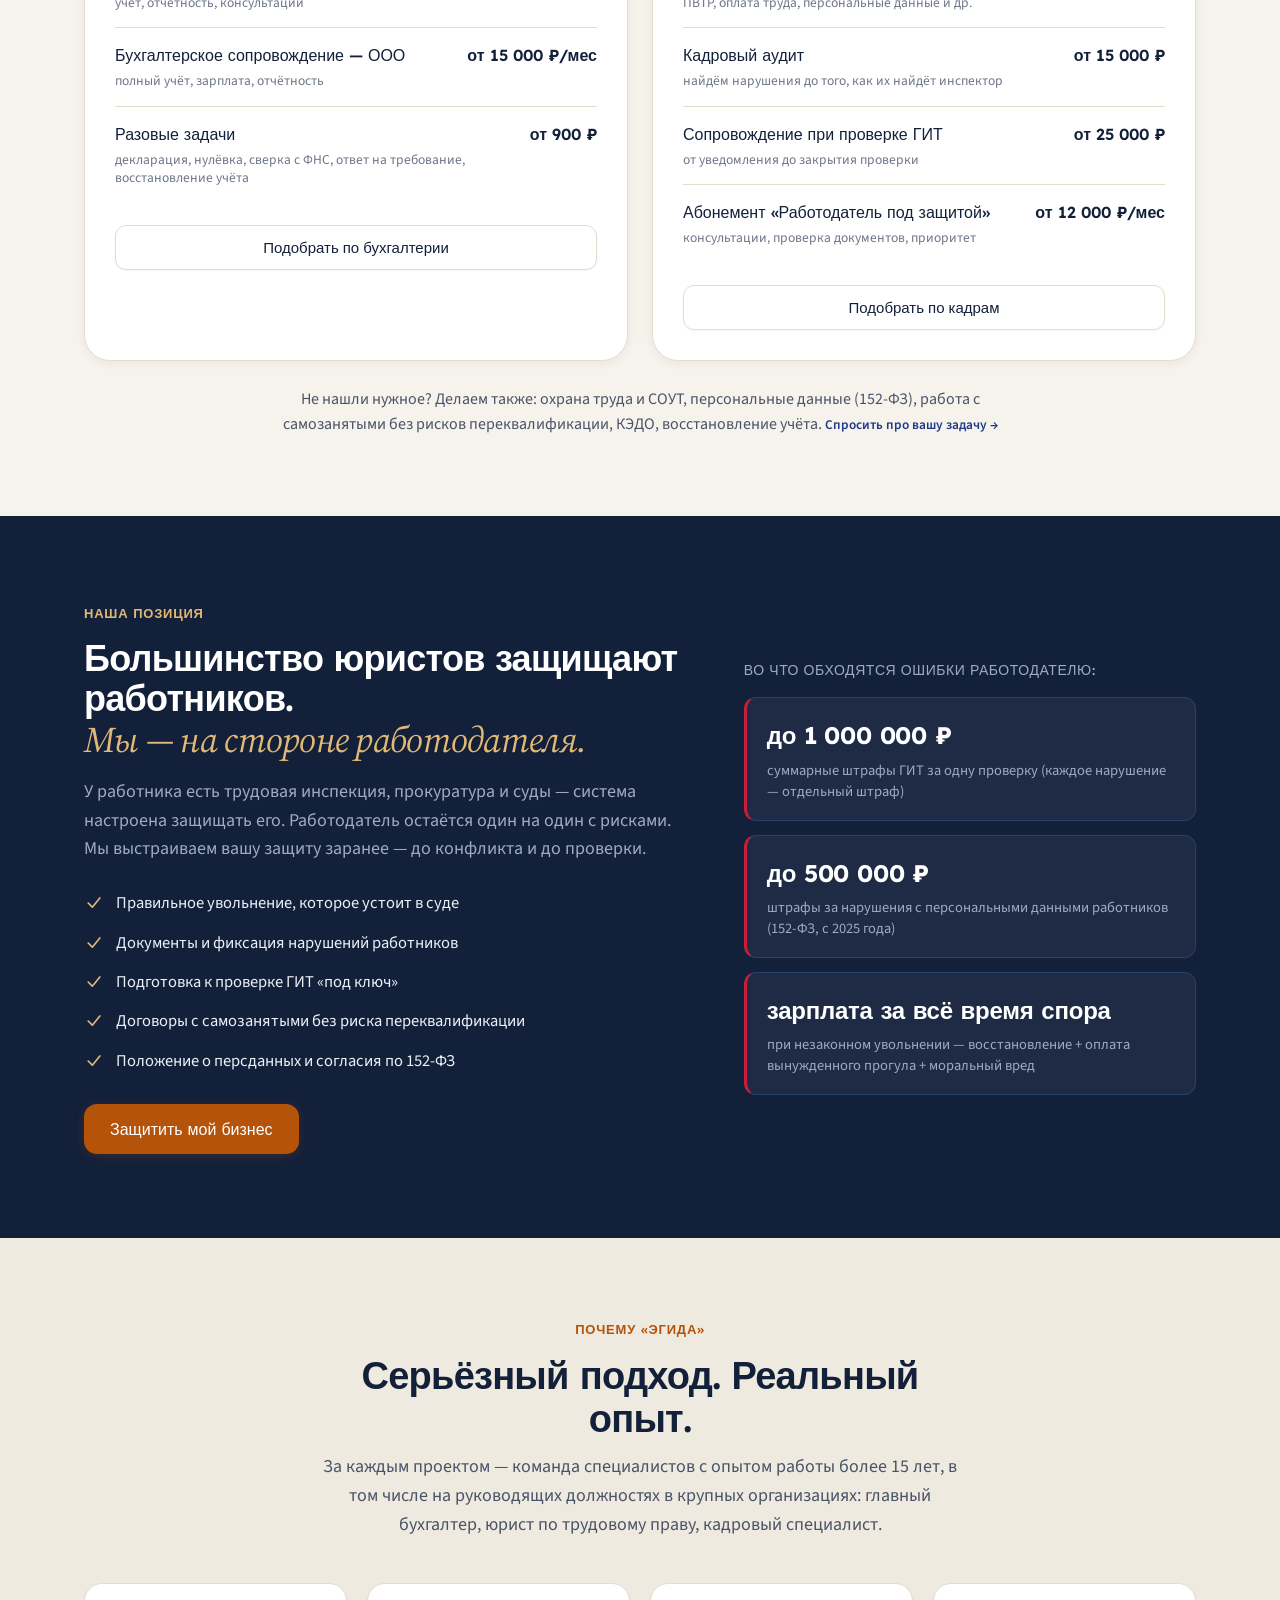
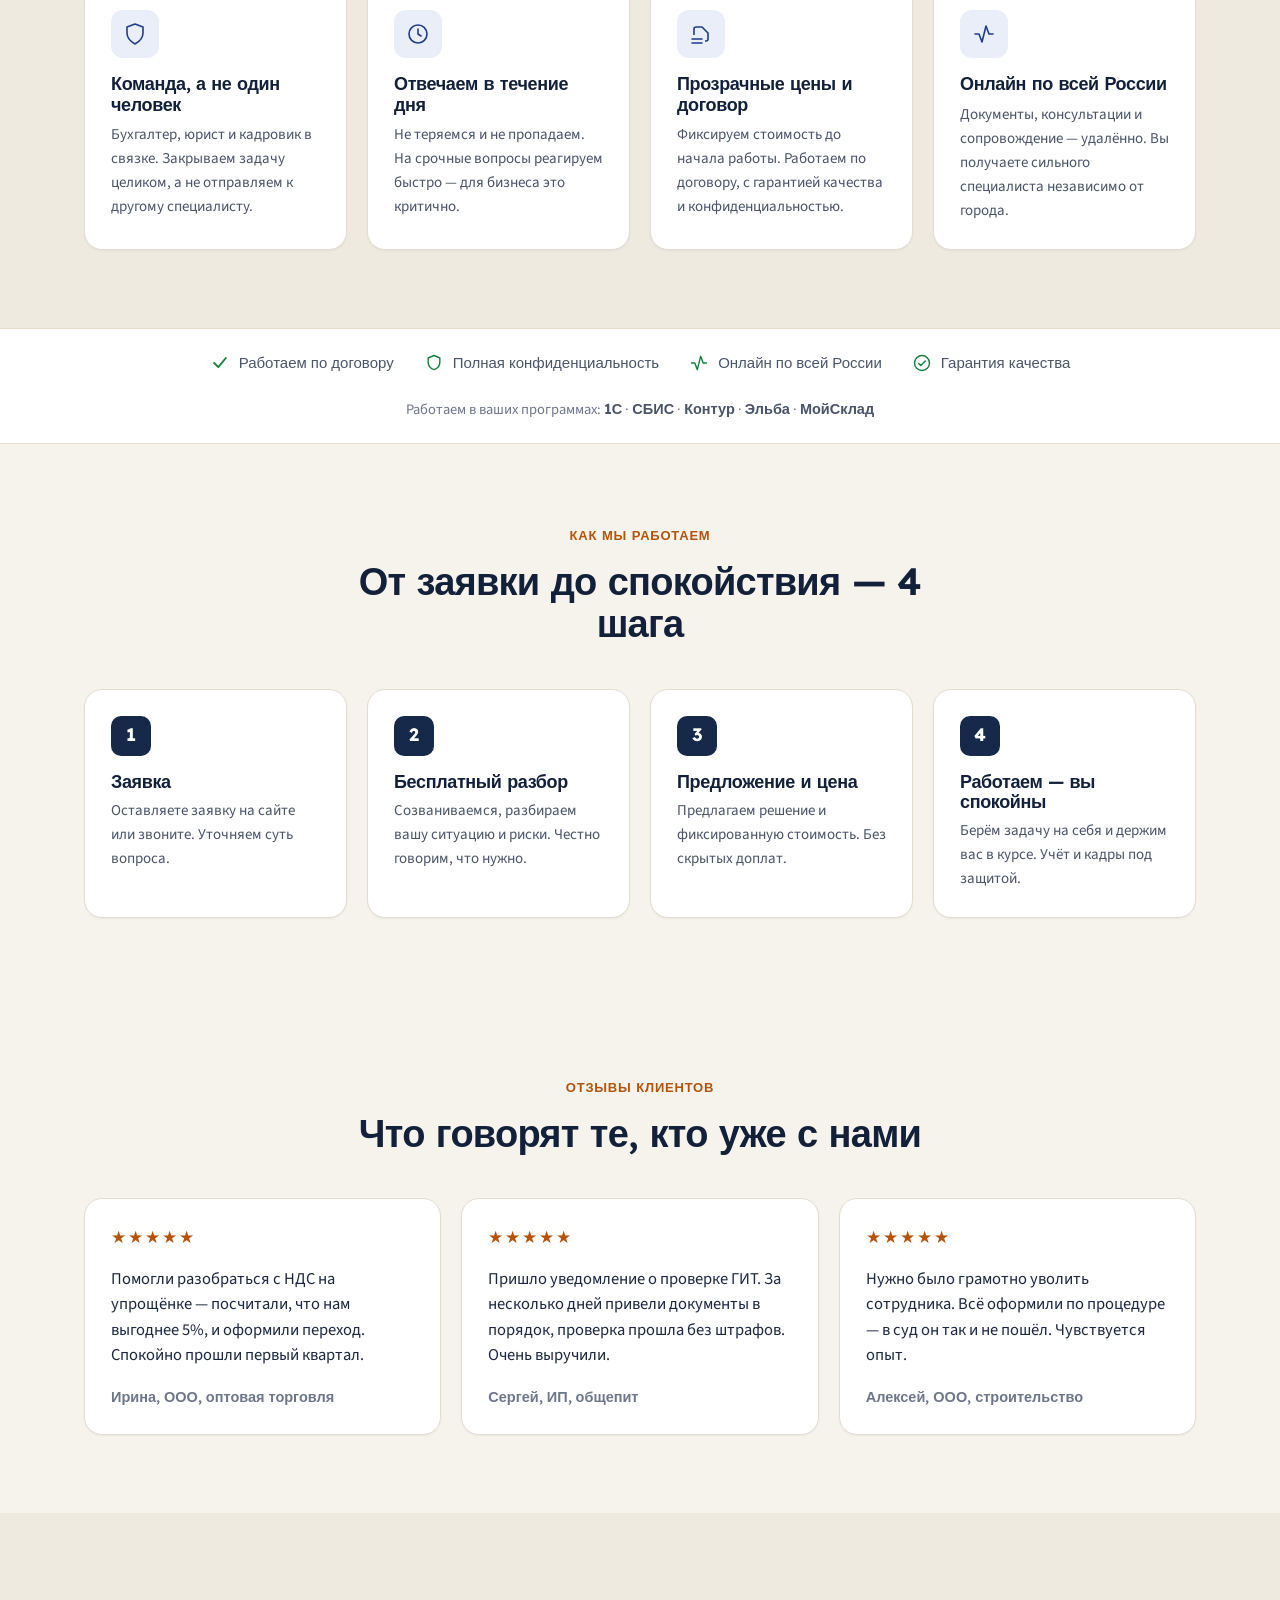
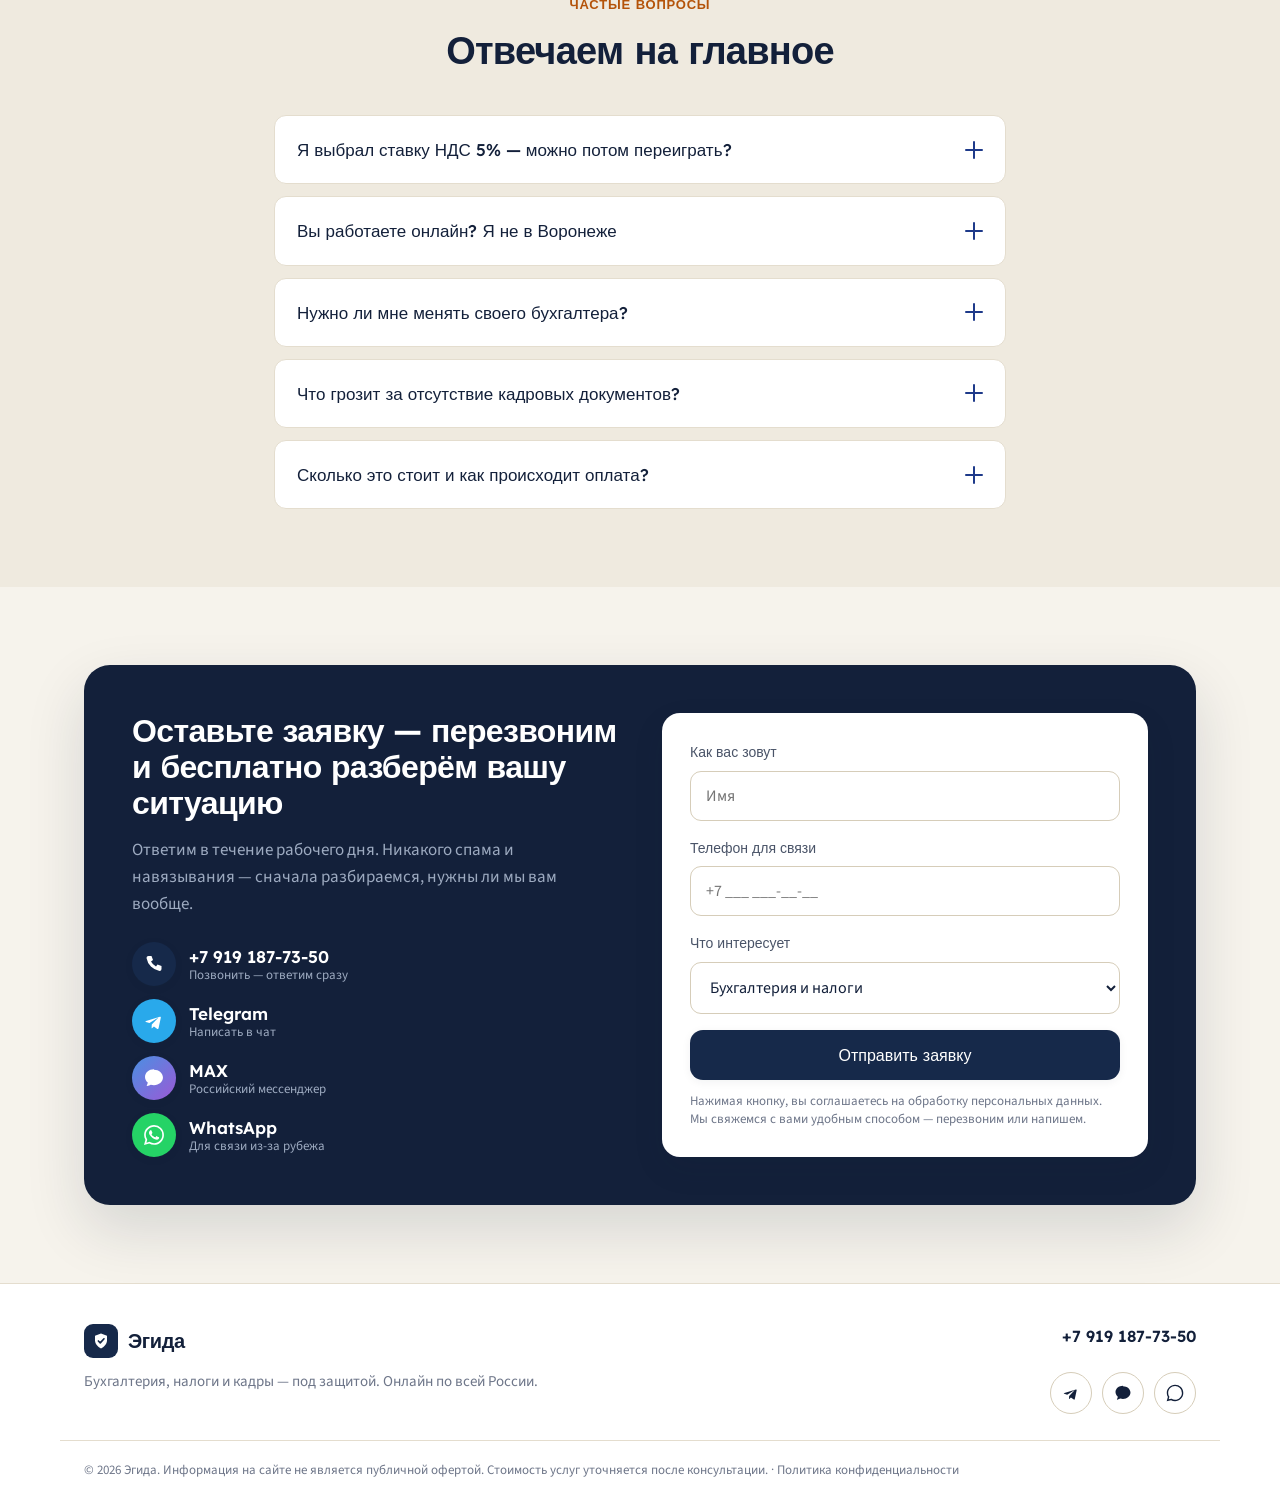
==== commit 41f04501: "Улучшения сайта: калькулятор НДС, sticky-кнопка, блок доверия, политика конфиденциальности - Интерак" ====
--- a/index.html
+++ b/index.html
@@ -15,6 +15,17 @@
 <link rel="preconnect" href="https://fonts.gstatic.com" crossorigin>
 <link href="https://fonts.googleapis.com/css2?family=Lexend:wght@400;500;600;700&family=Source+Sans+3:wght@400;500;600;700&family=Source+Serif+4:ital,opt@1,8..60&display=swap" rel="stylesheet">
 <link rel="stylesheet" href="styles.css">
+<!-- Yandex.Metrika counter -->
+<script type="text/javascript">
+   (function(m,e,t,r,i,k,a){m[i]=m[i]||function(){(m[i].a=m[i].a||[]).push(arguments)};
+   m[i].l=1*new Date();
+   for (var j = 0; j < document.scripts.length; j++) {if (document.scripts[j].src === r) { return; }}
+   k=e.createElement(t),a=e.getElementsByTagName(t)[0],k.async=1,k.src=r,a.parentNode.insertBefore(k,a)})
+   (window, document, "script", "https://mc.yandex.ru/metrika/tag.js", "ym");
+   ym(109912832, "init", { clickmap:true, trackLinks:true, accurateTrackBounce:true, webvisor:true });
+</script>
+<noscript><div><img src="https://mc.yandex.ru/watch/109912832" style="position:absolute; left:-9999px;" alt="" /></div></noscript>
+<!-- /Yandex.Metrika counter -->
 </head>
 <body>
 
@@ -111,6 +122,41 @@
   </div>
 </section>
 
+<!-- ========== НДС CALCULATOR (lead magnet) ========== -->
+<section class="calc" id="nds">
+  <div class="container">
+    <div class="section-head center">
+      <span class="kicker">Бесплатный расчёт</span>
+      <h2>Какая ставка НДС вам выгоднее: 5%, 7% или 22%?</h2>
+      <p class="section-sub">Прикиньте за 20 секунд. Введите оборот и долю закупок с НДС — покажем ориентир. Точную ставку с учётом порогов и вашей специфики подберём на бесплатной консультации.</p>
+    </div>
+    <div class="calc-box">
+      <div class="calc-inputs">
+        <div class="calc-field">
+          <label for="calc-rev">Годовой доход, ₽</label>
+          <input type="text" id="calc-rev" inputmode="numeric" placeholder="например, 30 000 000">
+        </div>
+        <div class="calc-field">
+          <label for="calc-share">Доля закупок с НДС в расходах: <b id="calc-share-val">30%</b></label>
+          <input type="range" id="calc-share" min="0" max="90" value="30" step="5">
+          <span class="calc-hint">Сколько ваших расходов — у поставщиков с НДС (товары, материалы, услуги)</span>
+        </div>
+        <button class="btn btn-gold btn-lg btn-block" id="calc-go">Рассчитать ставку</button>
+      </div>
+      <div class="calc-result" id="calc-result" hidden>
+        <div class="calc-cards">
+          <div class="calc-card" data-rate="5"><span class="cc-rate">НДС 5%</span><span class="cc-sum" id="cc5">—</span><span class="cc-cap">без вычета входящего</span></div>
+          <div class="calc-card" data-rate="7"><span class="cc-rate">НДС 7%</span><span class="cc-sum" id="cc7">—</span><span class="cc-cap">без вычета входящего</span></div>
+          <div class="calc-card" data-rate="22"><span class="cc-rate">НДС 22%</span><span class="cc-sum" id="cc22">—</span><span class="cc-cap">с вычетом входящего</span></div>
+        </div>
+        <p class="calc-verdict" id="calc-verdict"></p>
+        <p class="calc-disclaimer">Это предварительная оценка по году. Реальная нагрузка зависит от порога дохода (5% — для дохода 60–250 млн ₽), структуры расходов и других факторов. <strong>Точный расчёт — бесплатно на консультации.</strong></p>
+        <button class="btn btn-primary btn-lg btn-block" data-quiz="buh">Получить точный расчёт от специалиста</button>
+      </div>
+    </div>
+  </div>
+</section>
+
 <!-- ========== LAW BAND ========== -->
 <section class="lawband">
   <div class="container lawband-inner">
@@ -274,6 +320,19 @@
         <p>Документы, консультации и сопровождение — удалённо. Вы получаете сильного специалиста независимо от города.</p>
       </div>
     </div>
+  </div>
+</section>
+
+<!-- ========== TRUST STRIP ========== -->
+<section class="truststrip">
+  <div class="container">
+    <div class="truststrip-inner">
+      <span class="ti"><svg width="20" height="20" viewBox="0 0 24 24" fill="none" aria-hidden="true"><path d="m5 12 5 5 9-11" stroke="currentColor" stroke-width="2.2" stroke-linecap="round" stroke-linejoin="round"/></svg>Работаем по договору</span>
+      <span class="ti"><svg width="20" height="20" viewBox="0 0 24 24" fill="none" aria-hidden="true"><path d="M12 3 5 6v5c0 4.5 3 7.5 7 9 4-1.5 7-4.5 7-9V6l-7-3Z" stroke="currentColor" stroke-width="1.7" stroke-linejoin="round"/></svg>Полная конфиденциальность</span>
+      <span class="ti"><svg width="20" height="20" viewBox="0 0 24 24" fill="none" aria-hidden="true"><path d="M3 12h4l3 8 4-16 3 8h4" stroke="currentColor" stroke-width="1.7" stroke-linecap="round" stroke-linejoin="round"/></svg>Онлайн по всей России</span>
+      <span class="ti"><svg width="20" height="20" viewBox="0 0 24 24" fill="none" aria-hidden="true"><circle cx="12" cy="12" r="9" stroke="currentColor" stroke-width="1.7"/><path d="M8 12.5l2.5 2.5L16 9.5" stroke="currentColor" stroke-width="1.7" stroke-linecap="round" stroke-linejoin="round"/></svg>Гарантия качества</span>
+    </div>
+    <p class="tools-line">Работаем в ваших программах: <b>1С</b> · <b>СБИС</b> · <b>Контур</b> · <b>Эльба</b> · <b>МойСклад</b></p>
   </div>
 </section>
 
@@ -402,7 +461,7 @@
           </select>
         </div>
         <button type="submit" class="btn btn-primary btn-lg btn-block">Отправить заявку</button>
-        <p class="form-fine">Нажимая кнопку, вы соглашаетесь на обработку данных для обратной связи. Заявка откроется в WhatsApp — останется только нажать «отправить».</p>
+        <p class="form-fine">Нажимая кнопку, вы соглашаетесь на <a href="privacy.html" target="_blank" rel="noopener">обработку персональных данных</a>. Мы свяжемся с вами удобным способом — перезвоним или напишем.</p>
       </form>
     </div>
   </div>
@@ -428,9 +487,17 @@
     </div>
   </div>
   <div class="container footer-fine">
-    <p>© 2026 Эгида. Информация на сайте не является публичной офертой. Стоимость услуг уточняется после консультации.</p>
+    <p>© 2026 Эгида. Информация на сайте не является публичной офертой. Стоимость услуг уточняется после консультации. · <a href="privacy.html">Политика конфиденциальности</a></p>
   </div>
 </footer>
+
+<!-- ========== STICKY MOBILE CTA ========== -->
+<div class="mcta" aria-label="Быстрая связь">
+  <a class="btn btn-ghost mcta-call" href="tel:+79191877350" aria-label="Позвонить">
+    <svg width="20" height="20" viewBox="0 0 24 24" fill="none" aria-hidden="true"><path d="M6.5 4h3l1.5 4-2 1.5a12 12 0 0 0 5 5l1.5-2 4 1.5v3a2 2 0 0 1-2 2A16 16 0 0 1 4.5 6a2 2 0 0 1 2-2Z" stroke="currentColor" stroke-width="1.7" stroke-linejoin="round"/></svg>
+  </a>
+  <button class="btn btn-gold" data-quiz="all">Бесплатная консультация</button>
+</div>
 
 <!-- ========== FLOATING MESSENGER WIDGET ========== -->
 <div class="fab" id="fab">
--- a/styles.css
+++ b/styles.css
@@ -342,6 +342,52 @@
 @keyframes fabpulse{0%{transform:scale(1);opacity:.45}70%,100%{transform:scale(1.7);opacity:0}}
 @media (max-width:760px){.fab{right:16px;bottom:16px}.fab-toggle{width:56px;height:56px}}
 
+/* ---------- НДС calculator ---------- */
+.calc{padding:78px 0;background:var(--bg-soft)}
+.calc-box{max-width:780px;margin:0 auto;background:var(--bg-card);border:1px solid var(--border);border-radius:var(--r-xl);padding:32px;box-shadow:var(--sh-md)}
+.calc-field{margin-bottom:22px}
+.calc-field label{display:block;font-family:var(--f-head);font-weight:500;font-size:15px;color:var(--text-2);margin-bottom:10px}
+.calc-field label b{color:var(--navy)}
+.calc-field input[type=text]{width:100%;padding:14px 16px;border:1.5px solid var(--border-2);border-radius:12px;font-family:var(--f-head);font-size:20px;color:var(--ink);background:#fff;transition:border-color .15s,box-shadow .15s}
+.calc-field input[type=text]:focus{outline:none;border-color:var(--navy);box-shadow:0 0 0 3px rgba(30,58,138,.12)}
+.calc-field input[type=range]{width:100%;accent-color:var(--gold);height:6px}
+.calc-hint{display:block;font-size:13px;color:var(--text-muted);margin-top:8px}
+.calc-result{margin-top:8px;border-top:1px solid var(--border);padding-top:24px}
+.calc-cards{display:grid;grid-template-columns:repeat(3,1fr);gap:14px;margin-bottom:20px}
+.calc-card{border:1.5px solid var(--border);border-radius:var(--r-md);padding:18px 14px;text-align:center;transition:border-color .2s,background .2s,transform .2s}
+.calc-card.best{border-color:var(--green);background:var(--green-soft);transform:translateY(-3px)}
+.cc-rate{display:block;font-family:var(--f-head);font-weight:600;font-size:15px;color:var(--text-2)}
+.cc-sum{display:block;font-family:var(--f-head);font-weight:700;font-size:24px;color:var(--ink);margin:6px 0 4px;letter-spacing:-.01em}
+.calc-card.best .cc-sum{color:var(--green)}
+.cc-cap{display:block;font-size:12px;color:var(--text-muted);line-height:1.3}
+.calc-verdict{font-family:var(--f-head);font-weight:600;font-size:18px;color:var(--ink);text-align:center;margin:6px 0 14px}
+.calc-verdict b{color:var(--green)}
+.calc-disclaimer{font-size:13.5px;color:var(--text-muted);line-height:1.5;margin-bottom:20px;text-align:center}
+@media (max-width:600px){.calc-cards{grid-template-columns:1fr;gap:10px}.calc-box{padding:22px}}
+
+/* ---------- sticky mobile CTA bar ---------- */
+.mcta{display:none}
+@media (max-width:760px){
+  .mcta{display:flex;position:fixed;left:0;right:0;bottom:0;z-index:70;gap:10px;padding:10px 14px calc(10px + env(safe-area-inset-bottom));background:rgba(255,255,255,.94);backdrop-filter:blur(10px);-webkit-backdrop-filter:blur(10px);border-top:1px solid var(--border)}
+  .mcta .btn{flex:1;padding:13px 10px;font-size:15px}
+  .mcta .mcta-call{flex:0 0 52px}
+  body{padding-bottom:68px}
+  .fab{bottom:80px}
+}
+
+/* ---------- trust strip ---------- */
+.truststrip{background:var(--bg-card);border-top:1px solid var(--border);border-bottom:1px solid var(--border)}
+.truststrip-inner{display:flex;flex-wrap:wrap;justify-content:center;gap:14px 30px;padding:22px 0}
+.truststrip .ti{display:inline-flex;align-items:center;gap:9px;font-family:var(--f-head);font-weight:500;font-size:15px;color:var(--text-2)}
+.truststrip .ti svg{color:var(--green);flex:none}
+.tools-line{text-align:center;font-size:14.5px;color:var(--text-muted);padding:0 0 22px}
+.tools-line b{color:var(--text-2);font-family:var(--f-head);font-weight:600}
+
+/* ---------- form consent ---------- */
+.consent{display:flex;align-items:flex-start;gap:9px;margin-top:6px;font-size:12.5px;color:var(--text-muted);line-height:1.45}
+.consent input{margin-top:3px;flex:none;width:16px;height:16px;accent-color:var(--navy)}
+.consent a{color:var(--text-2);text-decoration:underline}
+
 /* ---------- reduced motion ---------- */
 @media (prefers-reduced-motion:reduce){
   *{animation:none!important;transition:none!important;scroll-behavior:auto!important}
